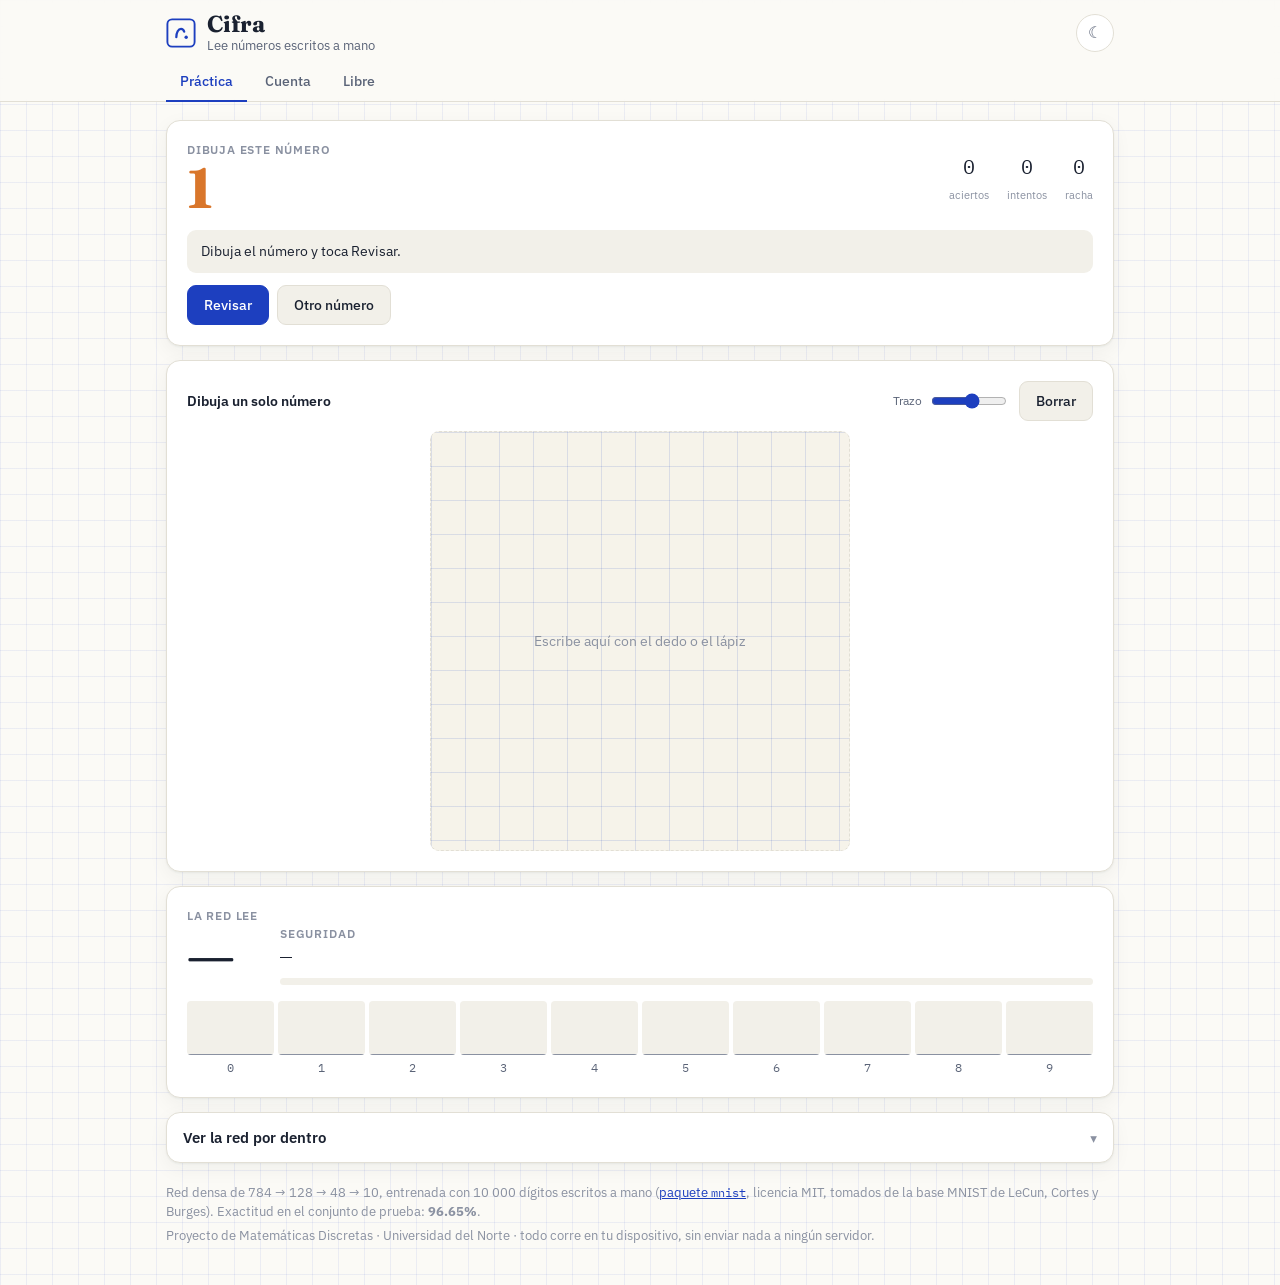
==== docs/index.html @ 7f5058e2 "Cifra: reconocedor de dígitos escritos a mano con red neuronal Proyecto final de Matemáticas Discret" ====
<!doctype html>
<html lang="es">
<head>
<meta charset="utf-8">
<meta name="viewport" content="width=device-width, initial-scale=1, viewport-fit=cover">
<meta name="theme-color" content="#FBFAF6" media="(prefers-color-scheme: light)">
<meta name="theme-color" content="#141821" media="(prefers-color-scheme: dark)">
<meta name="description" content="Reconocedor de dígitos escritos a mano con una red neuronal que corre en el navegador, con un panel para ver la red por dentro. Proyecto de Matemáticas Discretas.">
<title>Cifra · reconocedor de dígitos</title>
<link rel="preconnect" href="https://fonts.googleapis.com">
<link rel="preconnect" href="https://fonts.gstatic.com" crossorigin>
<link rel="stylesheet" href="https://fonts.googleapis.com/css2?family=Fraunces:opsz,wght@9..144,600;9..144,700&family=IBM+Plex+Mono:wght@400;500&family=IBM+Plex+Sans:wght@400;500;600&display=swap">
<link rel="stylesheet" href="estilos.css">
</head>
<body>

<header class="cabecera">
  <div class="cabecera-interior">
    <div class="marca">
      <svg class="marca-icono" viewBox="0 0 32 32" aria-hidden="true">
        <rect x="1.5" y="1.5" width="29" height="29" rx="5" fill="none" stroke="currentColor" stroke-width="2"/>
        <path d="M11 20.5c0-5 2.2-9 5-9 1.8 0 2.9 1.3 3.4 3" fill="none" stroke="currentColor" stroke-width="2.4" stroke-linecap="round"/>
        <circle cx="21.5" cy="20.5" r="1.8" fill="currentColor"/>
      </svg>
      <div>
        <h1>Cifra</h1>
        <p class="marca-sub">Lee números escritos a mano</p>
      </div>
    </div>
    <button id="btn-tema" class="boton-icono" type="button" aria-label="Cambiar entre tema claro y oscuro">
      <span data-tema-claro>☾</span><span data-tema-oscuro>☀</span>
    </button>
  </div>
  <nav class="pestanas" role="tablist" aria-label="Modos">
    <button class="pestana" role="tab" aria-selected="true" aria-controls="vista-practica" id="tab-practica" data-modo="practica">Práctica</button>
    <button class="pestana" role="tab" aria-selected="false" aria-controls="vista-cuenta" id="tab-cuenta" data-modo="cuenta">Cuenta</button>
    <button class="pestana" role="tab" aria-selected="false" aria-controls="vista-libre" id="tab-libre" data-modo="libre">Libre</button>
  </nav>
</header>

<main class="contenido">

  <p id="aviso-carga" class="aviso">Cargando la red…</p>

  <!-- ===== Zona de dibujo, común a los tres modos ===== -->
  <section class="tarjeta lienzo-tarjeta">
    <div class="lienzo-encabezado">
      <p id="consigna" class="consigna">Dibuja un número</p>
      <div class="lienzo-acciones">
        <label class="grosor" for="grosor">
          <span>Trazo</span>
          <input type="range" id="grosor" min="3" max="14" step="1" value="7" aria-label="Grosor del trazo">
        </label>
        <button id="btn-borrar" class="boton boton-suave" type="button">Borrar</button>
      </div>
    </div>
    <div class="lienzo-caja">
      <canvas id="lienzo" aria-label="Zona para dibujar con el dedo, el lápiz o el mouse"></canvas>
      <div id="guias" class="guias" aria-hidden="true"></div>
      <p id="pista-lienzo" class="pista-lienzo">Escribe aquí con el dedo o el lápiz</p>
    </div>
  </section>

  <!-- ===== Lectura de la red ===== -->
  <section class="tarjeta lectura" aria-live="polite">
    <div class="lectura-principal">
      <div class="lectura-numero">
        <span class="etiqueta-campo">La red lee</span>
        <output id="lectura" class="numero-grande">—</output>
      </div>
      <div class="lectura-confianza">
        <span class="etiqueta-campo">Seguridad</span>
        <output id="confianza" class="numero-medio">—</output>
        <div class="barra-confianza"><div id="barra-confianza-relleno"></div></div>
      </div>
    </div>
    <div id="probabilidades" class="probabilidades"></div>
    <p id="nota-lectura" class="nota"></p>
  </section>

  <!-- ===== Modo práctica ===== -->
  <section class="tarjeta vista" id="vista-practica" role="tabpanel" aria-labelledby="tab-practica">
    <div class="practica-cabeza">
      <div>
        <span class="etiqueta-campo">Dibuja este número</span>
        <p id="practica-objetivo" class="numero-objetivo">7</p>
      </div>
      <div class="practica-marcador">
        <div><span id="practica-aciertos">0</span><small>aciertos</small></div>
        <div><span id="practica-intentos">0</span><small>intentos</small></div>
        <div><span id="practica-racha">0</span><small>racha</small></div>
      </div>
    </div>
    <p id="practica-mensaje" class="mensaje">Dibuja el número y toca Revisar.</p>
    <div class="fila-botones">
      <button id="practica-revisar" class="boton boton-principal" type="button">Revisar</button>
      <button id="practica-otro" class="boton boton-suave" type="button">Otro número</button>
    </div>
  </section>

  <!-- ===== Modo cuenta ===== -->
  <section class="tarjeta vista" id="vista-cuenta" role="tabpanel" aria-labelledby="tab-cuenta" hidden>
    <p class="nota">Escribe un precio o una cantidad y agrégalo a la cuenta. Si una cifra quedó mal, tócala en la lista para corregirla.</p>
    <div class="fila-botones">
      <button id="cuenta-agregar" class="boton boton-principal" type="button">Agregar a la cuenta</button>
      <button id="cuenta-vaciar" class="boton boton-suave" type="button">Vaciar</button>
    </div>
    <ul id="cuenta-lista" class="cuenta-lista"></ul>
    <div class="cuenta-total">
      <span>Total</span>
      <output id="cuenta-total">0</output>
    </div>
    <p id="cuenta-riesgo" class="nota"></p>
  </section>

  <!-- ===== Modo libre ===== -->
  <section class="tarjeta vista" id="vista-libre" role="tabpanel" aria-labelledby="tab-libre" hidden>
    <p class="nota">Dibuja lo que quieras y mira cómo lo lee la red. Abre el panel de abajo para ver qué pasa por dentro mientras dibujas.</p>
    <div id="cifras-detectadas" class="cifras-detectadas"></div>
  </section>

  <!-- ===== Panel: la red por dentro ===== -->
  <section class="panel" id="panel">
    <button id="panel-boton" class="panel-boton" type="button" aria-expanded="false" aria-controls="panel-cuerpo">
      <span class="panel-titulo">Ver la red por dentro</span>
      <span class="panel-flecha" aria-hidden="true">▾</span>
    </button>
    <div id="panel-cuerpo" class="panel-cuerpo" hidden>
      <nav class="subpestanas" role="tablist" aria-label="Secciones del panel">
        <button class="subpestana" role="tab" aria-selected="true" data-seccion="capas">Capas</button>
        <button class="subpestana" role="tab" aria-selected="false" data-seccion="neuronas">Neuronas</button>
        <button class="subpestana" role="tab" aria-selected="false" data-seccion="calculo">Cálculo</button>
        <button class="subpestana" role="tab" aria-selected="false" data-seccion="discreta">Discreta</button>
        <button class="subpestana" role="tab" aria-selected="false" data-seccion="entrenar">Entrenar</button>
      </nav>

      <div class="seccion" data-seccion="capas">
        <p class="nota">Cada punto es una neurona. Entre más encendida, más se activa con lo que acabas de dibujar. Toca una neurona para ver qué mira.</p>
        <div class="diagrama-caja">
          <canvas id="diagrama" aria-label="Diagrama de la red con las neuronas encendidas"></canvas>
        </div>
        <div class="leyenda" id="leyenda-capas"></div>
      </div>

      <div class="seccion" data-seccion="neuronas" hidden>
        <p class="nota">Los pesos de cada neurona de la primera capa, vistos como imagen de 28×28. El rojo suma y el azul resta: la neurona se activa cuando el trazo cae sobre el rojo y evita el azul.</p>
        <div class="controles-neuronas">
          <label><input type="checkbox" id="solo-activas" checked> Mostrar solo las más activas</label>
        </div>
        <div id="rejilla-neuronas" class="rejilla-neuronas"></div>
        <div class="comparacion-plantillas">
          <h3>Los pesos no son un retrato del dígito</h3>
          <p class="nota">Es tentador esperar que los pesos se parezcan al número, pero no es así, ni siquiera en un modelo de una sola capa. Abajo están las dos cosas para comparar: la imagen promedio de cada dígito, que sí parece un dígito, y los pesos que aprende una regresión logística sin capas ocultas, que se ven revueltos. La razón es que los pesos no describen cómo es el dígito, sino qué lo distingue de los otros nueve. Con todo, esa regresión acierta <strong id="plantillas-acc">—</strong> y la red de este proyecto <strong id="plantillas-acc-red">—</strong>.</p>
          <div id="plantillas" class="comparacion-filas"></div>
        </div>
      </div>

      <div class="seccion" data-seccion="calculo" hidden>
        <p class="nota">La cuenta que hace la neurona seleccionada con el dibujo actual. Son los números de verdad, no un ejemplo.</p>
        <div id="calculo-contenido" class="calculo"></div>
      </div>

      <div class="seccion" data-seccion="discreta" hidden>
        <div id="discreta-contenido" class="discreta"></div>
      </div>

      <div class="seccion" data-seccion="entrenar" hidden>
        <p class="nota">La red aprendió con dígitos escritos con lápiz por otras personas. Aquí puedes guardar tus propios trazos y reentrenarla para que se acostumbre a tu letra.</p>
        <div class="guardar-muestra">
          <span class="etiqueta-campo">Guardar el dibujo actual como…</span>
          <div id="guardar-botones" class="guardar-botones"></div>
        </div>
        <div class="muestras-resumen">
          <p id="muestras-texto" class="nota">Todavía no has guardado ningún dibujo.</p>
          <div id="muestras-conteo" class="muestras-conteo"></div>
        </div>
        <div class="fila-botones">
          <button id="btn-reentrenar" class="boton boton-principal" type="button" disabled>Reentrenar</button>
          <button id="btn-restaurar" class="boton boton-suave" type="button">Volver a la red original</button>
          <button id="btn-borrar-muestras" class="boton boton-suave" type="button">Borrar mis dibujos</button>
        </div>
        <div class="entrenamiento-estado">
          <canvas id="curva" aria-label="Curva de pérdida del reentrenamiento"></canvas>
          <p id="entrenar-mensaje" class="nota"></p>
        </div>
      </div>
    </div>
  </section>

  <footer class="pie">
    <p>
      Red densa de <span id="pie-arquitectura">—</span>, entrenada con 10&nbsp;000 dígitos escritos a mano
      (<a href="https://github.com/cazala/mnist" target="_blank" rel="noopener">paquete <code>mnist</code></a>, licencia MIT,
      tomados de la base MNIST de LeCun, Cortes y Burges).
      Exactitud en el conjunto de prueba: <strong id="pie-accuracy">—</strong>.
    </p>
    <p>Proyecto de Matemáticas Discretas · Universidad del Norte · todo corre en tu dispositivo, sin enviar nada a ningún servidor.</p>
  </footer>
</main>

<script type="module" src="app.js"></script>
</body>
</html>
---- docs/estilos.css ----
/* estilos.css — Cifra
 * Idea visual: una hoja de cuaderno cuadriculado. El fondo lleva la cuadrícula,
 * el texto es tinta y el acento es el azul de un bolígrafo. El segundo acento,
 * mango, marca lo que el modo de práctica celebra.
 */

:root {
  /* color */
  --papel: #FBFAF6;
  --papel-hundido: #F2F0E9;
  --tarjeta: #FFFFFF;
  --cuadricula: rgba(29, 63, 191, 0.07);
  --cuadricula-fuerte: rgba(29, 63, 191, 0.13);
  --tinta: #1A2130;
  --tinta-suave: #5B6478;
  --tinta-tenue: #8A91A1;
  --borde: #E2DFD5;
  --acento: #1D3FBF;
  --acento-claro: #E8ECFB;
  --mango: #D9762B;
  --mango-claro: #FBEEE1;
  --bien: #1F7A4D;
  --bien-claro: #E4F3EB;
  --mal: #C0392B;
  --calido: #F6F3EA;

  /* tipografía */
  --display: "Fraunces", Georgia, "Times New Roman", serif;
  --texto: "IBM Plex Sans", system-ui, -apple-system, "Segoe UI", sans-serif;
  --mono: "IBM Plex Mono", ui-monospace, "SF Mono", Menlo, monospace;

  /* medidas */
  --radio: 14px;
  --radio-chico: 9px;
  --gutter: max(16px, env(safe-area-inset-left, 0px));
  --gutter-der: max(16px, env(safe-area-inset-right, 0px));
  --sombra: 0 1px 2px rgba(26, 33, 48, .05), 0 6px 20px rgba(26, 33, 48, .05);

  color-scheme: light;
}

@media (prefers-color-scheme: dark) {
  :root:not([data-tema="claro"]) {
    --papel: #141821;
    --papel-hundido: #0F131B;
    --tarjeta: #1B2130;
    --cuadricula: rgba(146, 164, 255, 0.07);
    --cuadricula-fuerte: rgba(146, 164, 255, 0.12);
    --tinta: #E7EAF2;
    --tinta-suave: #A2ABBF;
    --tinta-tenue: #717A8C;
    --borde: #2A3243;
    --acento: #8DA2FF;
    --acento-claro: #222B44;
    --mango: #E89B52;
    --mango-claro: #332616;
    --bien: #5FCB95;
    --bien-claro: #16301F;
    --mal: #F07A6C;
    --calido: #1A202C;
    --sombra: 0 1px 2px rgba(0, 0, 0, .3), 0 6px 20px rgba(0, 0, 0, .25);
    color-scheme: dark;
  }
}

:root[data-tema="oscuro"] {
  --papel: #141821;
  --papel-hundido: #0F131B;
  --tarjeta: #1B2130;
  --cuadricula: rgba(146, 164, 255, 0.07);
  --cuadricula-fuerte: rgba(146, 164, 255, 0.12);
  --tinta: #E7EAF2;
  --tinta-suave: #A2ABBF;
  --tinta-tenue: #717A8C;
  --borde: #2A3243;
  --acento: #8DA2FF;
  --acento-claro: #222B44;
  --mango: #E89B52;
  --mango-claro: #332616;
  --bien: #5FCB95;
  --bien-claro: #16301F;
  --mal: #F07A6C;
  --calido: #1A202C;
  --sombra: 0 1px 2px rgba(0, 0, 0, .3), 0 6px 20px rgba(0, 0, 0, .25);
  color-scheme: dark;
}

* { box-sizing: border-box; }

html, body { margin: 0; padding: 0; }

body {
  background-color: var(--papel);
  background-image:
    linear-gradient(var(--cuadricula) 1px, transparent 1px),
    linear-gradient(90deg, var(--cuadricula) 1px, transparent 1px);
  background-size: 26px 26px;
  color: var(--tinta);
  font-family: var(--texto);
  font-size: 15px;
  line-height: 1.5;
  padding-top: env(safe-area-inset-top, 0px);
  padding-bottom: env(safe-area-inset-bottom, 0px);
  -webkit-text-size-adjust: 100%;
}

h1, h2, h3 { margin: 0; text-wrap: balance; }

a { color: var(--acento); }

/* ---------- cabecera ---------- */
.cabecera {
  position: sticky;
  top: env(safe-area-inset-top, 0px);
  z-index: 20;
  /* Safari antiguo no entiende color-mix: se queda con el color sólido. */
  background: var(--papel);
  background: color-mix(in srgb, var(--papel) 92%, transparent);
  -webkit-backdrop-filter: blur(10px);
  backdrop-filter: blur(10px);
  border-bottom: 1px solid var(--borde);
}

body::before {
  content: "";
  position: fixed;
  inset: 0 0 auto;
  height: env(safe-area-inset-top, 0px);
  background: var(--papel);
  z-index: 21;
}

.cabecera-interior {
  max-width: 980px;
  margin-inline: auto;
  padding-left: var(--gutter);
  padding-right: var(--gutter-der);
  padding-block: 12px 10px;
  display: flex;
  align-items: center;
  justify-content: space-between;
  gap: 12px;
}

.marca { display: flex; align-items: center; gap: 11px; min-width: 0; }
.marca-icono { width: 30px; height: 30px; color: var(--acento); flex-shrink: 0; }
.marca h1 {
  font-family: var(--display);
  font-size: 23px;
  font-weight: 700;
  letter-spacing: -0.01em;
  line-height: 1.1;
}
.marca-sub {
  margin: 1px 0 0;
  font-size: 12.5px;
  color: var(--tinta-suave);
  line-height: 1.25;
}

.boton-icono {
  flex-shrink: 0;
  width: 38px; height: 38px;
  border: 1px solid var(--borde);
  border-radius: 50%;
  background: var(--tarjeta);
  color: var(--tinta-suave);
  font-size: 16px;
  cursor: pointer;
}
.boton-icono:hover { color: var(--acento); border-color: var(--acento); }
[data-tema-oscuro] { display: none; }
:root[data-tema="oscuro"] [data-tema-oscuro],
:root[data-tema="oscuro"] [data-tema-claro] { display: none; }
:root[data-tema="oscuro"] [data-tema-oscuro] { display: inline; }
@media (prefers-color-scheme: dark) {
  :root:not([data-tema="claro"]) [data-tema-claro] { display: none; }
  :root:not([data-tema="claro"]) [data-tema-oscuro] { display: inline; }
}

.pestanas {
  max-width: 980px;
  margin-inline: auto;
  padding-left: var(--gutter);
  padding-right: var(--gutter-der);
  display: flex;
  gap: 4px;
}
.pestana {
  appearance: none;
  border: 0;
  background: none;
  font-family: var(--texto);
  font-size: 14px;
  font-weight: 500;
  color: var(--tinta-suave);
  padding: 8px 14px 10px;
  cursor: pointer;
  border-bottom: 2.5px solid transparent;
  margin-bottom: -1px;
}
.pestana[aria-selected="true"] { color: var(--acento); border-bottom-color: var(--acento); }
.pestana:hover { color: var(--tinta); }

/* ---------- contenido ---------- */
.contenido {
  max-width: 980px;
  margin-inline: auto;
  padding-left: var(--gutter);
  padding-right: var(--gutter-der);
  padding-block: 18px 40px;
  display: flex;
  flex-direction: column;
  gap: 14px;
}

.tarjeta {
  background: var(--tarjeta);
  border: 1px solid var(--borde);
  border-radius: var(--radio);
  padding: 16px;
  box-shadow: var(--sombra);
  min-width: 0;
}

/* En práctica, el número que hay que dibujar va antes del lienzo: primero se
 * lee la consigna y después se dibuja. En los otros modos la lista va después. */
#aviso-carga { order: -3; }
.lienzo-tarjeta { order: 0; }
.lectura { order: 1; }
#vista-cuenta, #vista-libre { order: 2; }
.panel { order: 3; }
.pie { order: 4; }
#vista-practica { order: 2; }
body[data-modo="practica"] #vista-practica { order: -1; }

.aviso {
  margin: 0;
  padding: 10px 14px;
  background: var(--acento-claro);
  border-radius: var(--radio-chico);
  color: var(--acento);
  font-size: 14px;
}
.aviso[hidden] { display: none !important; }
.aviso.error { background: var(--mango-claro); color: var(--mango); }

.etiqueta-campo {
  display: block;
  font-size: 11.5px;
  font-weight: 600;
  letter-spacing: .07em;
  text-transform: uppercase;
  color: var(--tinta-tenue);
}

.nota { margin: 0; font-size: 13px; color: var(--tinta-suave); }
.nota:empty { display: none; }

/* ---------- lienzo ---------- */
.lienzo-tarjeta { padding: 14px; }

.lienzo-encabezado {
  display: flex;
  align-items: center;
  justify-content: space-between;
  gap: 10px;
  flex-wrap: wrap;
  margin-bottom: 10px;
}
.consigna { margin: 0; font-size: 14px; font-weight: 600; }
.lienzo-acciones { display: flex; align-items: center; gap: 10px; }
.grosor { display: flex; align-items: center; gap: 7px; font-size: 12px; color: var(--tinta-suave); }
.grosor input { width: 76px; accent-color: var(--acento); }

.lienzo-caja {
  position: relative;
  width: 100%;
  aspect-ratio: 16 / 9;
  max-width: 100%;
  margin-inline: auto;
  border-radius: var(--radio-chico);
  background: var(--calido);
  background-image:
    linear-gradient(var(--cuadricula-fuerte) 1px, transparent 1px),
    linear-gradient(90deg, var(--cuadricula-fuerte) 1px, transparent 1px);
  background-size: 34px 34px;
  border: 1.5px dashed var(--borde);
  overflow: hidden;
}
#lienzo {
  position: absolute;
  inset: 0;
  width: 100%;
  height: 100%;
  touch-action: none;
  cursor: crosshair;
  display: block;
}
.guias { position: absolute; inset: 0; pointer-events: none; }
.guias .caja-cifra {
  position: absolute;
  border: 1.5px solid var(--acento);
  border-radius: 4px;
  opacity: .5;
}
.guias .caja-cifra span {
  position: absolute;
  top: -9px; left: 4px;
  background: var(--tarjeta);
  padding: 0 4px;
  font-family: var(--mono);
  font-size: 11px;
  color: var(--acento);
  opacity: 1;
}
.pista-lienzo {
  position: absolute;
  inset: 0;
  margin: 0;
  display: grid;
  place-items: center;
  color: var(--tinta-tenue);
  font-size: 14px;
  pointer-events: none;
  transition: opacity .2s;
}
.pista-lienzo[hidden] { display: none; }

/* ---------- botones ---------- */
.boton {
  appearance: none;
  font-family: var(--texto);
  font-size: 14px;
  font-weight: 500;
  padding: 9px 16px;
  border-radius: var(--radio-chico);
  border: 1px solid var(--borde);
  background: var(--tarjeta);
  color: var(--tinta);
  cursor: pointer;
  min-height: 40px;
}
.boton:hover:not(:disabled) { border-color: var(--acento); color: var(--acento); }
.boton:disabled { opacity: .45; cursor: not-allowed; }
.boton-principal {
  background: var(--acento);
  border-color: var(--acento);
  color: #fff;
}
:root[data-tema="oscuro"] .boton-principal { color: #11151D; }
@media (prefers-color-scheme: dark) {
  :root:not([data-tema="claro"]) .boton-principal { color: #11151D; }
}
.boton-principal:hover:not(:disabled) { filter: brightness(1.08); color: #fff; }
:root[data-tema="oscuro"] .boton-principal:hover:not(:disabled) { color: #11151D; }
.boton-suave { background: var(--papel-hundido); }
.fila-botones { display: flex; flex-wrap: wrap; gap: 8px; margin-top: 12px; }

:focus-visible { outline: 2.5px solid var(--acento); outline-offset: 2px; border-radius: 4px; }

/* ---------- lectura ---------- */
.lectura-principal {
  display: flex;
  align-items: flex-end;
  gap: 22px;
  flex-wrap: wrap;
}
.lectura-numero { min-width: 0; }
.numero-grande {
  display: block;
  font-family: var(--display);
  font-size: clamp(40px, 12vw, 58px);
  font-weight: 700;
  line-height: 1.05;
  letter-spacing: -0.02em;
  font-variant-numeric: tabular-nums;
  word-break: break-all;
}
.lectura-confianza { flex: 1; min-width: 150px; }
.numero-medio {
  display: block;
  font-family: var(--mono);
  font-size: 20px;
  font-variant-numeric: tabular-nums;
}
.barra-confianza {
  height: 7px;
  border-radius: 99px;
  background: var(--papel-hundido);
  overflow: hidden;
  margin-top: 6px;
}
#barra-confianza-relleno {
  height: 100%;
  width: 0;
  background: var(--acento);
  border-radius: 99px;
  transition: width .18s ease-out, background-color .18s;
}

.probabilidades {
  display: grid;
  grid-template-columns: repeat(10, 1fr);
  gap: 4px;
  margin-top: 16px;
}
.prob {
  display: flex;
  flex-direction: column;
  align-items: center;
  gap: 4px;
  min-width: 0;
}
.prob-barra {
  width: 100%;
  height: 54px;
  background: var(--papel-hundido);
  border-radius: 4px;
  display: flex;
  align-items: flex-end;
  overflow: hidden;
}
.prob-relleno {
  width: 100%;
  background: var(--tinta-tenue);
  border-radius: 3px;
  transition: height .18s ease-out, background-color .18s;
}
.prob.ganadora .prob-relleno { background: var(--acento); }
.prob-etiqueta {
  font-family: var(--mono);
  font-size: 12px;
  color: var(--tinta-suave);
}
.prob.ganadora .prob-etiqueta { color: var(--acento); font-weight: 500; }

/* ---------- práctica ---------- */
.practica-cabeza {
  display: flex;
  align-items: center;
  justify-content: space-between;
  gap: 16px;
  flex-wrap: wrap;
}
.numero-objetivo {
  margin: 2px 0 0;
  font-family: var(--display);
  font-size: 56px;
  font-weight: 700;
  line-height: 1;
  color: var(--mango);
}
.practica-marcador { display: flex; gap: 18px; }
.practica-marcador div { text-align: center; }
.practica-marcador span {
  display: block;
  font-family: var(--mono);
  font-size: 20px;
  font-variant-numeric: tabular-nums;
}
.practica-marcador small { font-size: 11px; color: var(--tinta-tenue); }

.mensaje {
  margin: 14px 0 0;
  padding: 11px 14px;
  border-radius: var(--radio-chico);
  background: var(--papel-hundido);
  font-size: 14px;
}
.mensaje.bien { background: var(--bien-claro); color: var(--bien); font-weight: 500; }
.mensaje.casi { background: var(--mango-claro); color: var(--mango); }

/* ---------- cuenta ---------- */
.cuenta-lista { list-style: none; margin: 14px 0 0; padding: 0; display: flex; flex-direction: column; gap: 6px; }
.cuenta-lista li {
  display: flex;
  align-items: center;
  flex-wrap: wrap;
  gap: 10px;
  padding: 9px 12px;
  background: var(--papel-hundido);
  border-radius: var(--radio-chico);
}
.corrector {
  flex-basis: 100%;
  display: flex;
  flex-wrap: wrap;
  gap: 4px;
  padding-top: 8px;
  border-top: 1px solid var(--borde);
}
.corrector button {
  width: 36px; height: 36px;
  border: 1px solid var(--borde);
  border-radius: 6px;
  background: var(--tarjeta);
  color: var(--tinta);
  font-family: var(--mono);
  font-size: 15px;
  cursor: pointer;
}
.corrector button:hover { border-color: var(--acento); color: var(--acento); }
.corrector .cancelar { color: var(--tinta-tenue); margin-left: auto; }
.cuenta-lista .cifra.corregida { border-color: var(--bien); color: var(--bien); }
.cuenta-lista .cifras { display: flex; gap: 3px; flex: 1; flex-wrap: wrap; }
.cuenta-lista .cifra {
  font-family: var(--mono);
  font-size: 18px;
  padding: 2px 7px;
  border-radius: 5px;
  border: 1px solid transparent;
  background: var(--tarjeta);
  cursor: pointer;
}
.cuenta-lista .cifra.dudosa { border-color: var(--mango); color: var(--mango); }
.cuenta-lista .cifra:hover { border-color: var(--acento); }
.cuenta-lista .quitar {
  border: 0; background: none; color: var(--tinta-tenue);
  font-size: 17px; cursor: pointer; padding: 2px 6px; line-height: 1;
}
.cuenta-lista .quitar:hover { color: var(--mal); }
.cuenta-total {
  display: flex;
  justify-content: space-between;
  align-items: baseline;
  margin-top: 14px;
  padding-top: 13px;
  border-top: 1.5px solid var(--borde);
  font-size: 14px;
  font-weight: 600;
}
.cuenta-total output {
  font-family: var(--display);
  font-size: 34px;
  font-weight: 700;
  font-variant-numeric: tabular-nums;
}

.cifras-detectadas { display: flex; flex-wrap: wrap; gap: 8px; margin-top: 12px; }
.cifra-detectada {
  display: flex;
  flex-direction: column;
  align-items: center;
  gap: 5px;
  padding: 9px;
  border: 1px solid var(--borde);
  border-radius: var(--radio-chico);
  background: var(--papel-hundido);
}
.cifra-detectada canvas {
  width: 56px; height: 56px;
  image-rendering: pixelated;
  border-radius: 4px;
  background: var(--tarjeta);
}
.cifra-detectada b { font-family: var(--mono); font-size: 17px; }
.cifra-detectada small { font-size: 11px; color: var(--tinta-tenue); }

/* ---------- panel ---------- */
.panel {
  background: var(--tarjeta);
  border: 1px solid var(--borde);
  border-radius: var(--radio);
  box-shadow: var(--sombra);
  overflow: hidden;
}
.panel-boton {
  width: 100%;
  display: flex;
  align-items: center;
  justify-content: space-between;
  gap: 10px;
  padding: 15px 16px;
  background: none;
  border: 0;
  cursor: pointer;
  font-family: var(--texto);
  color: var(--tinta);
  text-align: left;
}
.panel-titulo { font-size: 15px; font-weight: 600; }
.panel-flecha { color: var(--tinta-tenue); transition: transform .2s; }
.panel-boton[aria-expanded="true"] .panel-flecha { transform: rotate(180deg); }
.panel-cuerpo { padding: 0 16px 18px; border-top: 1px solid var(--borde); }
.panel-cuerpo[hidden] { display: none; }

.subpestanas {
  display: flex;
  flex-wrap: wrap;
  gap: 4px;
  padding: 12px 0 10px;
  margin-bottom: 6px;
}
.subpestana {
  flex-shrink: 0;
  border: 1px solid var(--borde);
  background: var(--papel-hundido);
  border-radius: 99px;
  padding: 6px 14px;
  font-family: var(--texto);
  font-size: 13px;
  color: var(--tinta-suave);
  cursor: pointer;
}
.subpestana[aria-selected="true"] {
  background: var(--acento);
  border-color: var(--acento);
  color: #fff;
}
:root[data-tema="oscuro"] .subpestana[aria-selected="true"] { color: #11151D; }
@media (prefers-color-scheme: dark) {
  :root:not([data-tema="claro"]) .subpestana[aria-selected="true"] { color: #11151D; }
}

.seccion { display: flex; flex-direction: column; gap: 12px; }
.seccion[hidden] { display: none; }

.diagrama-caja { width: 100%; overflow-x: auto; }
#diagrama { display: block; width: 100%; height: auto; }

.leyenda { display: flex; flex-wrap: wrap; gap: 8px 16px; font-size: 12px; color: var(--tinta-suave); }
.leyenda b { font-family: var(--mono); font-weight: 500; color: var(--tinta); }

.controles-neuronas { font-size: 13px; color: var(--tinta-suave); }
.controles-neuronas input { accent-color: var(--acento); }

.rejilla-neuronas {
  display: grid;
  grid-template-columns: repeat(auto-fill, minmax(62px, 1fr));
  gap: 7px;
}

.comparacion-plantillas {
  margin-top: 6px;
  padding-top: 14px;
  border-top: 1px solid var(--borde);
  display: flex;
  flex-direction: column;
  gap: 9px;
}
.comparacion-plantillas h3 {
  font-family: var(--display);
  font-size: 15px;
  font-weight: 600;
}
.comparacion-filas { display: flex; flex-direction: column; gap: 12px; }
.comparacion-filas .etiqueta-campo { margin-bottom: 6px; }
.plantillas { display: grid; grid-template-columns: repeat(auto-fill, minmax(58px, 1fr)); gap: 7px; }
.plantilla {
  display: flex;
  flex-direction: column;
  align-items: center;
  gap: 3px;
  border: 1px solid var(--borde);
  border-radius: 7px;
  background: var(--papel-hundido);
  padding: 4px;
}
.plantilla canvas { width: 100%; height: auto; image-rendering: pixelated; border-radius: 3px; }
.plantilla small { font-family: var(--mono); font-size: 11px; color: var(--tinta-suave); }
.neurona {
  border: 1.5px solid var(--borde);
  border-radius: 7px;
  background: var(--papel-hundido);
  padding: 4px;
  cursor: pointer;
  display: flex;
  flex-direction: column;
  align-items: center;
  gap: 3px;
}
.neurona canvas { width: 100%; height: auto; image-rendering: pixelated; border-radius: 3px; }
.neurona small { font-family: var(--mono); font-size: 10.5px; color: var(--tinta-tenue); }
.neurona.activa { border-color: var(--acento); background: var(--acento-claro); }
.neurona.activa small { color: var(--acento); }
.neurona .medidor { width: 100%; height: 3px; border-radius: 99px; background: var(--borde); overflow: hidden; }
.neurona .medidor i { display: block; height: 100%; background: var(--acento); }

/* ---------- cálculo ---------- */
.calculo { display: flex; flex-direction: column; gap: 13px; }
.calculo-cabeza { display: flex; align-items: center; gap: 13px; flex-wrap: wrap; }
.calculo-cabeza canvas {
  width: 70px; height: 70px;
  image-rendering: pixelated;
  border-radius: 6px;
  border: 1px solid var(--borde);
}
.formula {
  font-family: var(--mono);
  font-size: 13px;
  line-height: 1.75;
  background: var(--papel-hundido);
  border-radius: var(--radio-chico);
  padding: 13px;
  overflow-x: auto;
  white-space: pre;
}
.formula .op { color: var(--tinta-tenue); }
.formula .val { color: var(--acento); }
.formula .res { color: var(--mango); font-weight: 500; }

.tabla-terminos { width: 100%; border-collapse: collapse; font-family: var(--mono); font-size: 12.5px; }
.tabla-terminos th, .tabla-terminos td { padding: 5px 9px; text-align: right; border-bottom: 1px solid var(--borde); }
.tabla-terminos th:first-child, .tabla-terminos td:first-child { text-align: left; }
.tabla-terminos th { color: var(--tinta-tenue); font-weight: 500; font-size: 11px; text-transform: uppercase; letter-spacing: .05em; }
.tabla-caja { overflow-x: auto; }

/* ---------- discreta ---------- */
.discreta { display: flex; flex-direction: column; gap: 16px; }
.bloque-discreto h3 {
  font-family: var(--display);
  font-size: 16px;
  font-weight: 600;
  margin-bottom: 5px;
}
.matriz-binaria {
  font-family: var(--mono);
  font-size: clamp(8px, 2.4vw, 11px);
  line-height: 1.1;
  letter-spacing: .1em;
  overflow-x: auto;
  background: var(--papel-hundido);
  padding: 12px;
  border-radius: var(--radio-chico);
  white-space: pre;
  color: var(--tinta-suave);
  text-align: center;
}
.datos-rejilla {
  display: grid;
  grid-template-columns: repeat(auto-fit, minmax(min(100%, 150px), 1fr));
  gap: 9px;
}
.dato {
  background: var(--papel-hundido);
  border-radius: var(--radio-chico);
  padding: 11px 13px;
}
.dato b {
  display: block;
  font-family: var(--mono);
  font-size: 19px;
  font-weight: 500;
  font-variant-numeric: tabular-nums;
  color: var(--acento);
  word-break: break-all;
}
.dato span { font-size: 12px; color: var(--tinta-suave); }

.ranking { display: flex; flex-direction: column; gap: 4px; }
.ranking-fila { display: flex; align-items: center; gap: 9px; font-size: 13px; }
.ranking-fila .d { font-family: var(--mono); width: 1.3em; font-weight: 500; }
.ranking-fila .b { flex: 1; height: 15px; background: var(--papel-hundido); border-radius: 3px; overflow: hidden; }
.ranking-fila .b i { display: block; height: 100%; background: var(--tinta-tenue); }
.ranking-fila.primera .b i { background: var(--acento); }
.ranking-fila .v { font-family: var(--mono); font-size: 12px; color: var(--tinta-suave); min-width: 3.2em; text-align: right; }

/* ---------- entrenar ---------- */
.guardar-botones { display: flex; flex-wrap: wrap; gap: 5px; margin-top: 7px; }
.guardar-botones button {
  width: 40px; height: 40px;
  border: 1px solid var(--borde);
  background: var(--papel-hundido);
  border-radius: 7px;
  font-family: var(--mono);
  font-size: 16px;
  color: var(--tinta);
  cursor: pointer;
}
.guardar-botones button:hover:not(:disabled) { border-color: var(--acento); color: var(--acento); }
.guardar-botones button:disabled { opacity: .4; cursor: not-allowed; }

.muestras-resumen { display: flex; flex-direction: column; gap: 7px; }
.muestras-conteo { display: flex; flex-wrap: wrap; gap: 5px; }
.muestras-conteo span {
  font-family: var(--mono);
  font-size: 12px;
  padding: 3px 8px;
  border-radius: 5px;
  background: var(--papel-hundido);
  color: var(--tinta-suave);
}
.muestras-conteo span.tiene { background: var(--acento-claro); color: var(--acento); }

.entrenamiento-estado { margin-top: 12px; display: flex; flex-direction: column; gap: 8px; }
#curva { width: 100%; height: 110px; display: block; border-radius: var(--radio-chico); background: var(--papel-hundido); }

/* ---------- pie ---------- */
.pie {
  margin-top: 6px;
  font-size: 12.5px;
  color: var(--tinta-tenue);
  display: flex;
  flex-direction: column;
  gap: 5px;
}
.pie p { margin: 0; }
.pie code { font-family: var(--mono); font-size: 11.5px; }

/* ---------- responsive ---------- */
@media (min-width: 720px) {
  body { font-size: 15.5px; }
  .tarjeta { padding: 20px; }
  /* Para una sola cifra basta un cuadrado; para varias, un renglón ancho. */
  body[data-modo="practica"] .lienzo-caja { aspect-ratio: 1 / 1; max-width: 420px; }
  body[data-modo="cuenta"] .lienzo-caja,
  body[data-modo="libre"] .lienzo-caja { aspect-ratio: 21 / 9; }
}

@media (max-width: 430px) {
  .probabilidades { gap: 3px; }
  .prob-barra { height: 44px; }
  .prob-etiqueta { font-size: 11px; }
  .practica-marcador { gap: 13px; }
  .numero-objetivo { font-size: 46px; }
  .lienzo-caja { aspect-ratio: 4 / 3; }
  body[data-modo="practica"] .lienzo-caja { aspect-ratio: 1 / 1; }
  .marca-sub { display: none; }
  .marca h1 { font-size: 21px; }
}

@media (prefers-reduced-motion: reduce) {
  * { animation-duration: .01ms !important; transition-duration: .01ms !important; }
}
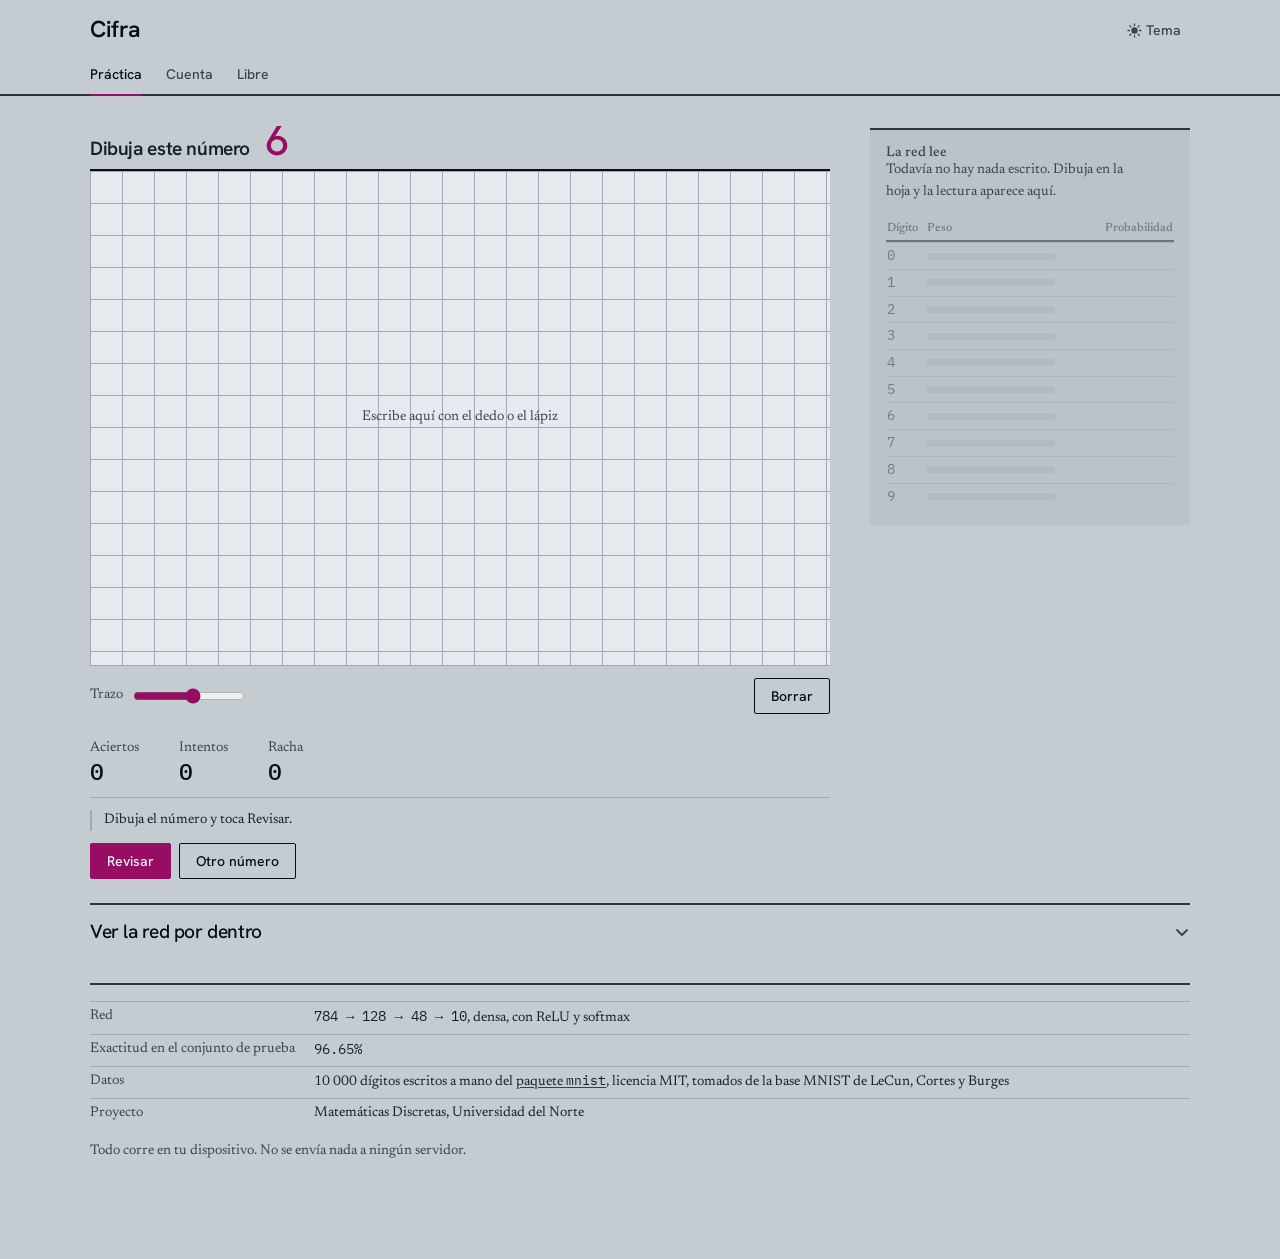
==== commit a7cfcf7a: "Rediseña la pantalla: de tarjetas genéricas a una publicación de cifras La app funcionaba pero se ve" ====
--- a/docs/index.html
+++ b/docs/index.html
@@ -3,154 +3,155 @@
 <head>
 <meta charset="utf-8">
 <meta name="viewport" content="width=device-width, initial-scale=1, viewport-fit=cover">
-<meta name="theme-color" content="#FBFAF6" media="(prefers-color-scheme: light)">
-<meta name="theme-color" content="#141821" media="(prefers-color-scheme: dark)">
-<meta name="description" content="Reconocedor de dígitos escritos a mano con una red neuronal que corre en el navegador, con un panel para ver la red por dentro. Proyecto de Matemáticas Discretas.">
-<title>Cifra · reconocedor de dígitos</title>
-<link rel="preconnect" href="https://fonts.googleapis.com">
-<link rel="preconnect" href="https://fonts.gstatic.com" crossorigin>
-<link rel="stylesheet" href="https://fonts.googleapis.com/css2?family=Fraunces:opsz,wght@9..144,600;9..144,700&family=IBM+Plex+Mono:wght@400;500&family=IBM+Plex+Sans:wght@400;500;600&display=swap">
+<meta name="theme-color" content="#c4cbd2" media="(prefers-color-scheme: light)">
+<meta name="theme-color" content="#091017" media="(prefers-color-scheme: dark)">
+<meta name="description" content="Se escribe un número a mano y una red neuronal lo lee en el navegador, con un panel que muestra las neuronas, el cálculo y la matemática discreta detrás.">
+<title>Cifra</title>
 <link rel="stylesheet" href="estilos.css">
 </head>
 <body>
 
-<header class="cabecera">
-  <div class="cabecera-interior">
-    <div class="marca">
-      <svg class="marca-icono" viewBox="0 0 32 32" aria-hidden="true">
-        <rect x="1.5" y="1.5" width="29" height="29" rx="5" fill="none" stroke="currentColor" stroke-width="2"/>
-        <path d="M11 20.5c0-5 2.2-9 5-9 1.8 0 2.9 1.3 3.4 3" fill="none" stroke="currentColor" stroke-width="2.4" stroke-linecap="round"/>
-        <circle cx="21.5" cy="20.5" r="1.8" fill="currentColor"/>
+<header class="barra">
+  <div class="barra-fila">
+    <span class="marca">
+      <span class="marca-nombre">Cifra</span>
+    </span>
+    <button id="btn-tema" class="control control-sutil" type="button" aria-label="Cambiar entre tema claro y oscuro">
+      <svg class="icono" viewBox="0 0 16 16" aria-hidden="true" focusable="false">
+        <circle class="icono-sol" cx="8" cy="8" r="3.4" fill="currentColor"/>
+        <g class="icono-sol" stroke="currentColor" stroke-width="1.4" stroke-linecap="round">
+          <path d="M8 1v1.6M8 13.4V15M1 8h1.6M13.4 8H15M3 3l1.1 1.1M11.9 11.9 13 13M13 3l-1.1 1.1M4.1 11.9 3 13"/>
+        </g>
+        <path class="icono-luna" d="M13.3 10.2A5.6 5.6 0 0 1 6 2.8a5.8 5.8 0 1 0 7.3 7.4Z" fill="currentColor"/>
       </svg>
-      <div>
-        <h1>Cifra</h1>
-        <p class="marca-sub">Lee números escritos a mano</p>
-      </div>
-    </div>
-    <button id="btn-tema" class="boton-icono" type="button" aria-label="Cambiar entre tema claro y oscuro">
-      <span data-tema-claro>☾</span><span data-tema-oscuro>☀</span>
+      <span class="control-texto">Tema</span>
     </button>
   </div>
-  <nav class="pestanas" role="tablist" aria-label="Modos">
-    <button class="pestana" role="tab" aria-selected="true" aria-controls="vista-practica" id="tab-practica" data-modo="practica">Práctica</button>
-    <button class="pestana" role="tab" aria-selected="false" aria-controls="vista-cuenta" id="tab-cuenta" data-modo="cuenta">Cuenta</button>
-    <button class="pestana" role="tab" aria-selected="false" aria-controls="vista-libre" id="tab-libre" data-modo="libre">Libre</button>
+  <nav class="pestanas" aria-label="Modos">
+    <button class="pestana" role="tab" aria-selected="true" aria-controls="vista-practica" id="tab-practica" data-modo="practica" type="button">Práctica</button>
+    <button class="pestana" role="tab" aria-selected="false" aria-controls="vista-cuenta" id="tab-cuenta" data-modo="cuenta" type="button">Cuenta</button>
+    <button class="pestana" role="tab" aria-selected="false" aria-controls="vista-libre" id="tab-libre" data-modo="libre" type="button">Libre</button>
   </nav>
 </header>
 
-<main class="contenido">
-
-  <p id="aviso-carga" class="aviso">Cargando la red…</p>
-
-  <!-- ===== Zona de dibujo, común a los tres modos ===== -->
-  <section class="tarjeta lienzo-tarjeta">
-    <div class="lienzo-encabezado">
-      <p id="consigna" class="consigna">Dibuja un número</p>
-      <div class="lienzo-acciones">
-        <label class="grosor" for="grosor">
-          <span>Trazo</span>
-          <input type="range" id="grosor" min="3" max="14" step="1" value="7" aria-label="Grosor del trazo">
-        </label>
-        <button id="btn-borrar" class="boton boton-suave" type="button">Borrar</button>
-      </div>
-    </div>
-    <div class="lienzo-caja">
+<main class="taller">
+
+  <p id="aviso-carga" class="aviso" role="status">Cargando la red.</p>
+
+  <!-- ===== Columna izquierda: la hoja ===== -->
+  <section class="hoja" aria-labelledby="consigna">
+    <div class="hoja-cabeza">
+      <h1 id="consigna">Dibuja un número</h1>
+      <p id="practica-objetivo" class="objetivo num">7</p>
+    </div>
+
+    <div class="hoja-campo">
       <canvas id="lienzo" aria-label="Zona para dibujar con el dedo, el lápiz o el mouse"></canvas>
       <div id="guias" class="guias" aria-hidden="true"></div>
-      <p id="pista-lienzo" class="pista-lienzo">Escribe aquí con el dedo o el lápiz</p>
-    </div>
-  </section>
-
-  <!-- ===== Lectura de la red ===== -->
-  <section class="tarjeta lectura" aria-live="polite">
-    <div class="lectura-principal">
-      <div class="lectura-numero">
-        <span class="etiqueta-campo">La red lee</span>
-        <output id="lectura" class="numero-grande">—</output>
-      </div>
-      <div class="lectura-confianza">
-        <span class="etiqueta-campo">Seguridad</span>
-        <output id="confianza" class="numero-medio">—</output>
-        <div class="barra-confianza"><div id="barra-confianza-relleno"></div></div>
-      </div>
-    </div>
-    <div id="probabilidades" class="probabilidades"></div>
+      <p id="pista-lienzo" class="pista">Escribe aquí con el dedo o el lápiz</p>
+    </div>
+
+    <div class="hoja-pie">
+      <label class="trazo" for="grosor">
+        <span>Trazo</span>
+        <input type="range" id="grosor" min="3" max="14" step="1" value="7">
+      </label>
+      <button id="btn-borrar" class="control" type="button">Borrar</button>
+    </div>
+  </section>
+
+  <!-- ===== Columna derecha: el registro de lectura ===== -->
+  <aside class="registro" aria-live="polite" aria-label="Lo que lee la red">
+    <div class="registro-cabeza">
+      <h2 class="registro-titulo">La red lee</h2>
+      <output id="lectura" class="leida num"></output>
+      <p class="registro-vacio">Todavía no hay nada escrito. Dibuja en la hoja y la lectura aparece aquí.</p>
+      <dl class="seguridad">
+        <dt>Seguridad</dt>
+        <dd><output id="confianza" class="num"></output></dd>
+      </dl>
+      <div class="medida" aria-hidden="true"><i id="barra-confianza-relleno"></i></div>
+    </div>
+
+    <table class="ledger" id="probabilidades">
+      <caption class="visually-hidden">Probabilidad que la red da a cada dígito</caption>
+      <thead>
+        <tr><th scope="col">Dígito</th><th scope="col" class="ledger-peso">Peso</th><th scope="col" class="num">Probabilidad</th></tr>
+      </thead>
+      <tbody></tbody>
+    </table>
+
     <p id="nota-lectura" class="nota"></p>
-  </section>
+  </aside>
 
   <!-- ===== Modo práctica ===== -->
-  <section class="tarjeta vista" id="vista-practica" role="tabpanel" aria-labelledby="tab-practica">
-    <div class="practica-cabeza">
-      <div>
-        <span class="etiqueta-campo">Dibuja este número</span>
-        <p id="practica-objetivo" class="numero-objetivo">7</p>
-      </div>
-      <div class="practica-marcador">
-        <div><span id="practica-aciertos">0</span><small>aciertos</small></div>
-        <div><span id="practica-intentos">0</span><small>intentos</small></div>
-        <div><span id="practica-racha">0</span><small>racha</small></div>
-      </div>
+  <section class="vista" id="vista-practica" role="tabpanel" aria-labelledby="tab-practica">
+    <div class="marcador">
+      <dl><dt>Aciertos</dt><dd id="practica-aciertos" class="num">0</dd></dl>
+      <dl><dt>Intentos</dt><dd id="practica-intentos" class="num">0</dd></dl>
+      <dl><dt>Racha</dt><dd id="practica-racha" class="num">0</dd></dl>
     </div>
     <p id="practica-mensaje" class="mensaje">Dibuja el número y toca Revisar.</p>
-    <div class="fila-botones">
-      <button id="practica-revisar" class="boton boton-principal" type="button">Revisar</button>
-      <button id="practica-otro" class="boton boton-suave" type="button">Otro número</button>
+    <div class="botonera">
+      <button id="practica-revisar" class="control control-firme" type="button">Revisar</button>
+      <button id="practica-otro" class="control" type="button">Otro número</button>
     </div>
   </section>
 
   <!-- ===== Modo cuenta ===== -->
-  <section class="tarjeta vista" id="vista-cuenta" role="tabpanel" aria-labelledby="tab-cuenta" hidden>
+  <section class="vista" id="vista-cuenta" role="tabpanel" aria-labelledby="tab-cuenta" hidden>
     <p class="nota">Escribe un precio o una cantidad y agrégalo a la cuenta. Si una cifra quedó mal, tócala en la lista para corregirla.</p>
-    <div class="fila-botones">
-      <button id="cuenta-agregar" class="boton boton-principal" type="button">Agregar a la cuenta</button>
-      <button id="cuenta-vaciar" class="boton boton-suave" type="button">Vaciar</button>
+    <div class="botonera">
+      <button id="cuenta-agregar" class="control control-firme" type="button">Agregar a la cuenta</button>
+      <button id="cuenta-vaciar" class="control" type="button">Vaciar</button>
     </div>
     <ul id="cuenta-lista" class="cuenta-lista"></ul>
-    <div class="cuenta-total">
-      <span>Total</span>
-      <output id="cuenta-total">0</output>
-    </div>
+    <dl class="total">
+      <dt>Total</dt>
+      <dd><output id="cuenta-total" class="num">0</output></dd>
+    </dl>
     <p id="cuenta-riesgo" class="nota"></p>
   </section>
 
   <!-- ===== Modo libre ===== -->
-  <section class="tarjeta vista" id="vista-libre" role="tabpanel" aria-labelledby="tab-libre" hidden>
+  <section class="vista" id="vista-libre" role="tabpanel" aria-labelledby="tab-libre" hidden>
     <p class="nota">Dibuja lo que quieras y mira cómo lo lee la red. Abre el panel de abajo para ver qué pasa por dentro mientras dibujas.</p>
     <div id="cifras-detectadas" class="cifras-detectadas"></div>
   </section>
 
-  <!-- ===== Panel: la red por dentro ===== -->
+  <!-- ===== El panel ===== -->
   <section class="panel" id="panel">
     <button id="panel-boton" class="panel-boton" type="button" aria-expanded="false" aria-controls="panel-cuerpo">
       <span class="panel-titulo">Ver la red por dentro</span>
-      <span class="panel-flecha" aria-hidden="true">▾</span>
+      <svg class="panel-signo" viewBox="0 0 16 16" aria-hidden="true" focusable="false">
+        <path d="M3 6l5 5 5-5" stroke="currentColor" stroke-width="1.8" fill="none" stroke-linecap="round" stroke-linejoin="round"/>
+      </svg>
     </button>
+
     <div id="panel-cuerpo" class="panel-cuerpo" hidden>
-      <nav class="subpestanas" role="tablist" aria-label="Secciones del panel">
-        <button class="subpestana" role="tab" aria-selected="true" data-seccion="capas">Capas</button>
-        <button class="subpestana" role="tab" aria-selected="false" data-seccion="neuronas">Neuronas</button>
-        <button class="subpestana" role="tab" aria-selected="false" data-seccion="calculo">Cálculo</button>
-        <button class="subpestana" role="tab" aria-selected="false" data-seccion="discreta">Discreta</button>
-        <button class="subpestana" role="tab" aria-selected="false" data-seccion="entrenar">Entrenar</button>
+      <nav class="subpestanas" aria-label="Secciones del panel">
+        <button class="subpestana" role="tab" aria-selected="true" data-seccion="capas" type="button">Capas</button>
+        <button class="subpestana" role="tab" aria-selected="false" data-seccion="neuronas" type="button">Neuronas</button>
+        <button class="subpestana" role="tab" aria-selected="false" data-seccion="calculo" type="button">Cálculo</button>
+        <button class="subpestana" role="tab" aria-selected="false" data-seccion="discreta" type="button">Discreta</button>
+        <button class="subpestana" role="tab" aria-selected="false" data-seccion="entrenar" type="button">Entrenar</button>
       </nav>
 
       <div class="seccion" data-seccion="capas">
         <p class="nota">Cada punto es una neurona. Entre más encendida, más se activa con lo que acabas de dibujar. Toca una neurona para ver qué mira.</p>
-        <div class="diagrama-caja">
+        <div class="lamina">
           <canvas id="diagrama" aria-label="Diagrama de la red con las neuronas encendidas"></canvas>
         </div>
-        <div class="leyenda" id="leyenda-capas"></div>
+        <dl id="leyenda-capas" class="ficha"></dl>
       </div>
 
       <div class="seccion" data-seccion="neuronas" hidden>
         <p class="nota">Los pesos de cada neurona de la primera capa, vistos como imagen de 28×28. El rojo suma y el azul resta: la neurona se activa cuando el trazo cae sobre el rojo y evita el azul.</p>
-        <div class="controles-neuronas">
-          <label><input type="checkbox" id="solo-activas" checked> Mostrar solo las más activas</label>
-        </div>
+        <label class="casilla"><input type="checkbox" id="solo-activas" checked> Mostrar solo las más activas</label>
         <div id="rejilla-neuronas" class="rejilla-neuronas"></div>
-        <div class="comparacion-plantillas">
+        <div class="comparacion">
           <h3>Los pesos no son un retrato del dígito</h3>
-          <p class="nota">Es tentador esperar que los pesos se parezcan al número, pero no es así, ni siquiera en un modelo de una sola capa. Abajo están las dos cosas para comparar: la imagen promedio de cada dígito, que sí parece un dígito, y los pesos que aprende una regresión logística sin capas ocultas, que se ven revueltos. La razón es que los pesos no describen cómo es el dígito, sino qué lo distingue de los otros nueve. Con todo, esa regresión acierta <strong id="plantillas-acc">—</strong> y la red de este proyecto <strong id="plantillas-acc-red">—</strong>.</p>
+          <p class="nota">Es tentador esperar que los pesos se parezcan al número, pero no es así, ni siquiera en un modelo de una sola capa. Abajo están las dos cosas para comparar: la imagen promedio de cada dígito, que sí parece un dígito, y los pesos que aprende una regresión logística sin capas ocultas, que se ven revueltos. La razón es que los pesos no describen cómo es el dígito, sino qué lo distingue de los otros nueve. Con todo, esa regresión acierta <strong id="plantillas-acc" class="num"></strong> y la red de este proyecto <strong id="plantillas-acc-red" class="num"></strong>.</p>
           <div id="plantillas" class="comparacion-filas"></div>
         </div>
       </div>
@@ -166,35 +167,37 @@
 
       <div class="seccion" data-seccion="entrenar" hidden>
         <p class="nota">La red aprendió con dígitos escritos con lápiz por otras personas. Aquí puedes guardar tus propios trazos y reentrenarla para que se acostumbre a tu letra.</p>
-        <div class="guardar-muestra">
-          <span class="etiqueta-campo">Guardar el dibujo actual como…</span>
-          <div id="guardar-botones" class="guardar-botones"></div>
-        </div>
-        <div class="muestras-resumen">
-          <p id="muestras-texto" class="nota">Todavía no has guardado ningún dibujo.</p>
-          <div id="muestras-conteo" class="muestras-conteo"></div>
-        </div>
-        <div class="fila-botones">
-          <button id="btn-reentrenar" class="boton boton-principal" type="button" disabled>Reentrenar</button>
-          <button id="btn-restaurar" class="boton boton-suave" type="button">Volver a la red original</button>
-          <button id="btn-borrar-muestras" class="boton boton-suave" type="button">Borrar mis dibujos</button>
-        </div>
-        <div class="entrenamiento-estado">
+        <div class="guardar">
+          <p class="guardar-pregunta" id="guardar-rotulo">Guardar el dibujo actual como</p>
+          <div id="guardar-botones" class="guardar-botones" role="group" aria-labelledby="guardar-rotulo"></div>
+        </div>
+        <p id="muestras-texto" class="nota">Todavía no has guardado ningún dibujo.</p>
+        <div id="muestras-conteo" class="muestras-conteo"></div>
+        <div class="botonera">
+          <button id="btn-reentrenar" class="control control-firme" type="button" disabled>Reentrenar</button>
+          <button id="btn-restaurar" class="control" type="button">Volver a la red original</button>
+          <button id="btn-borrar-muestras" class="control" type="button">Borrar mis dibujos</button>
+        </div>
+        <div class="lamina lamina-curva">
           <canvas id="curva" aria-label="Curva de pérdida del reentrenamiento"></canvas>
-          <p id="entrenar-mensaje" class="nota"></p>
-        </div>
+        </div>
+        <p id="entrenar-mensaje" class="nota"></p>
       </div>
     </div>
   </section>
 
   <footer class="pie">
-    <p>
-      Red densa de <span id="pie-arquitectura">—</span>, entrenada con 10&nbsp;000 dígitos escritos a mano
-      (<a href="https://github.com/cazala/mnist" target="_blank" rel="noopener">paquete <code>mnist</code></a>, licencia MIT,
-      tomados de la base MNIST de LeCun, Cortes y Burges).
-      Exactitud en el conjunto de prueba: <strong id="pie-accuracy">—</strong>.
-    </p>
-    <p>Proyecto de Matemáticas Discretas · Universidad del Norte · todo corre en tu dispositivo, sin enviar nada a ningún servidor.</p>
+    <dl class="pie-ficha">
+      <dt>Red</dt>
+      <dd><span id="pie-arquitectura" class="num"></span>, densa, con ReLU y softmax</dd>
+      <dt>Exactitud en el conjunto de prueba</dt>
+      <dd><span id="pie-accuracy" class="num"></span></dd>
+      <dt>Datos</dt>
+      <dd>10 000 dígitos escritos a mano del <a href="https://github.com/cazala/mnist" target="_blank" rel="noopener">paquete <code>mnist</code></a>, licencia MIT, tomados de la base MNIST de LeCun, Cortes y Burges</dd>
+      <dt>Proyecto</dt>
+      <dd>Matemáticas Discretas, Universidad del Norte</dd>
+    </dl>
+    <p class="pie-nota">Todo corre en tu dispositivo. No se envía nada a ningún servidor.</p>
   </footer>
 </main>
 
--- a/docs/estilos.css
+++ b/docs/estilos.css
@@ -1,825 +1,742 @@
-/* estilos.css — Cifra
- * Idea visual: una hoja de cuaderno cuadriculado. El fondo lleva la cuadrícula,
- * el texto es tinta y el acento es el azul de un bolígrafo. El segundo acento,
- * mango, marca lo que el modo de práctica celebra.
- */
+/* Hallmark · shape: app screen · genre: editorial · theme: Almanac (deal 2/3, seed herramienta-donde-escribe-numero-1903·3b3cb8bc·2026-11-10·r0) · redesign: full
+ * nav: a top bar, the wordmark over a tab strip, the theme control at the end (the project's own shell, kept) · signature: the reading ledger, ten digits with their probability in mono, the winning row in magenta · states: empty, drawing, read, failed to load
+ * axes: mid/grotesk-sans/chromatic-magenta · posture: restrained · contrast: pass · v2.0.0 */
+/* Hallmark · reworded the h1: the product name "Cifra" moved to the wordmark and the h1 now names the task ("Dibuja este número") · on an app screen the heading is the work, not the brand */
+/* Hallmark · dismissed 41 · .cifra-detectada canvas holds a drawn digit and no text */
+/* Hallmark · pre-emit critique: P4 H5 E4 S5 R4 V4 · weakest: E, five panel sections and three modes is a lot of surface, so the page climbs two rungs only (the sheet and the well) and every other seam is a hairline */
+/* Hallmark · answered F7 · two surfaces by role: the sheet carries what is written on, the well carries what is read back */
+
+@import url("./tokens.css");
+@import url("./base.css");
+
+/* ---------- tipografías propias, para que la página funcione sin internet ---------- */
+
+@font-face {
+  font-family: "Hanken Grotesk";
+  font-style: normal;
+  font-weight: 100 900;
+  font-display: swap;
+  src: url("tipografias/hanken-grotesk-latin.woff2") format("woff2");
+  unicode-range: U+0000-00FF, U+0131, U+0152-0153, U+02BB-02BC, U+02C6, U+02DA, U+02DC, U+0304, U+0308, U+0329, U+2000-206F, U+20AC, U+2122, U+2191-2193, U+2212, U+2215, U+FEFF, U+FFFD;
+}
+@font-face {
+  font-family: "Hanken Grotesk";
+  font-style: normal;
+  font-weight: 100 900;
+  font-display: swap;
+  src: url("tipografias/hanken-grotesk-latin-ext.woff2") format("woff2");
+  unicode-range: U+0100-02BA, U+02BD-02C5, U+02C7-02CC, U+02CE-02D7, U+02DD-02FF, U+1E00-1E9F, U+1EF2-1EFF, U+2020, U+20A0-20AB, U+2113, U+2C60-2C7F, U+A720-A7FF;
+}
+@font-face {
+  font-family: "Newsreader";
+  font-style: normal;
+  font-weight: 200 800;
+  font-display: swap;
+  src: url("tipografias/newsreader-latin.woff2") format("woff2");
+  unicode-range: U+0000-00FF, U+0131, U+0152-0153, U+02BB-02BC, U+02C6, U+02DA, U+02DC, U+0304, U+0308, U+0329, U+2000-206F, U+20AC, U+2122, U+2191-2193, U+2212, U+2215, U+FEFF, U+FFFD;
+}
+@font-face {
+  font-family: "Newsreader";
+  font-style: normal;
+  font-weight: 200 800;
+  font-display: swap;
+  src: url("tipografias/newsreader-latin-ext.woff2") format("woff2");
+  unicode-range: U+0100-02BA, U+02BD-02C5, U+02C7-02CC, U+02CE-02D7, U+02DD-02FF, U+1E00-1E9F, U+1EF2-1EFF, U+2020, U+20A0-20AB, U+2113, U+2C60-2C7F, U+A720-A7FF;
+}
+@font-face {
+  font-family: "Newsreader";
+  font-style: italic;
+  font-weight: 200 800;
+  font-display: swap;
+  src: url("tipografias/newsreader-latin-italic.woff2") format("woff2");
+  unicode-range: U+0000-00FF, U+0131, U+0152-0153, U+02BB-02BC, U+02C6, U+02DA, U+02DC, U+2000-206F, U+20AC, U+2122, U+2212, U+FEFF, U+FFFD;
+}
+@font-face {
+  font-family: "IBM Plex Mono";
+  font-style: normal;
+  font-weight: 400;
+  font-display: swap;
+  src: url("tipografias/plex-mono-400-latin.woff2") format("woff2");
+  unicode-range: U+0000-00FF, U+0131, U+0152-0153, U+02BB-02BC, U+02C6, U+02DA, U+02DC, U+2000-206F, U+20AC, U+2122, U+2191-2193, U+2212, U+2215, U+FEFF, U+FFFD;
+}
+@font-face {
+  font-family: "IBM Plex Mono";
+  font-style: normal;
+  font-weight: 400;
+  font-display: swap;
+  src: url("tipografias/plex-mono-400-latin-ext.woff2") format("woff2");
+  unicode-range: U+0100-02BA, U+02BD-02C5, U+02C7-02CC, U+02CE-02D7, U+02DD-02FF, U+1E00-1E9F, U+1EF2-1EFF, U+2020, U+20A0-20AB, U+2113, U+2C60-2C7F, U+A720-A7FF;
+}
+@font-face {
+  font-family: "IBM Plex Mono";
+  font-style: normal;
+  font-weight: 500;
+  font-display: swap;
+  src: url("tipografias/plex-mono-500-latin.woff2") format("woff2");
+  unicode-range: U+0000-00FF, U+0131, U+0152-0153, U+02BB-02BC, U+02C6, U+02DA, U+02DC, U+2000-206F, U+20AC, U+2122, U+2191-2193, U+2212, U+2215, U+FEFF, U+FFFD;
+}
+@font-face {
+  font-family: "IBM Plex Mono";
+  font-style: normal;
+  font-weight: 500;
+  font-display: swap;
+  src: url("tipografias/plex-mono-500-latin-ext.woff2") format("woff2");
+  unicode-range: U+0100-02BA, U+02BD-02C5, U+02C7-02CC, U+02CE-02D7, U+02DD-02FF, U+1E00-1E9F, U+1EF2-1EFF, U+2020, U+20A0-20AB, U+2113, U+2C60-2C7F, U+A720-A7FF;
+}
+
+/* ---------- lo que esta pantalla añade a los tokens ---------- */
 
 :root {
-  /* color */
-  --papel: #FBFAF6;
-  --papel-hundido: #F2F0E9;
-  --tarjeta: #FFFFFF;
-  --cuadricula: rgba(29, 63, 191, 0.07);
-  --cuadricula-fuerte: rgba(29, 63, 191, 0.13);
-  --tinta: #1A2130;
-  --tinta-suave: #5B6478;
-  --tinta-tenue: #8A91A1;
-  --borde: #E2DFD5;
-  --acento: #1D3FBF;
-  --acento-claro: #E8ECFB;
-  --mango: #D9762B;
-  --mango-claro: #FBEEE1;
-  --bien: #1F7A4D;
-  --bien-claro: #E4F3EB;
-  --mal: #C0392B;
-  --calido: #F6F3EA;
-
-  /* tipografía */
-  --display: "Fraunces", Georgia, "Times New Roman", serif;
-  --texto: "IBM Plex Sans", system-ui, -apple-system, "Segoe UI", sans-serif;
-  --mono: "IBM Plex Mono", ui-monospace, "SF Mono", Menlo, monospace;
-
-  /* medidas */
-  --radio: 14px;
-  --radio-chico: 9px;
-  --gutter: max(16px, env(safe-area-inset-left, 0px));
-  --gutter-der: max(16px, env(safe-area-inset-right, 0px));
-  --sombra: 0 1px 2px rgba(26, 33, 48, .05), 0 6px 20px rgba(26, 33, 48, .05);
-
-  color-scheme: light;
-}
-
-@media (prefers-color-scheme: dark) {
-  :root:not([data-tema="claro"]) {
-    --papel: #141821;
-    --papel-hundido: #0F131B;
-    --tarjeta: #1B2130;
-    --cuadricula: rgba(146, 164, 255, 0.07);
-    --cuadricula-fuerte: rgba(146, 164, 255, 0.12);
-    --tinta: #E7EAF2;
-    --tinta-suave: #A2ABBF;
-    --tinta-tenue: #717A8C;
-    --borde: #2A3243;
-    --acento: #8DA2FF;
-    --acento-claro: #222B44;
-    --mango: #E89B52;
-    --mango-claro: #332616;
-    --bien: #5FCB95;
-    --bien-claro: #16301F;
-    --mal: #F07A6C;
-    --calido: #1A202C;
-    --sombra: 0 1px 2px rgba(0, 0, 0, .3), 0 6px 20px rgba(0, 0, 0, .25);
-    color-scheme: dark;
-  }
-}
-
-:root[data-tema="oscuro"] {
-  --papel: #141821;
-  --papel-hundido: #0F131B;
-  --tarjeta: #1B2130;
-  --cuadricula: rgba(146, 164, 255, 0.07);
-  --cuadricula-fuerte: rgba(146, 164, 255, 0.12);
-  --tinta: #E7EAF2;
-  --tinta-suave: #A2ABBF;
-  --tinta-tenue: #717A8C;
-  --borde: #2A3243;
-  --acento: #8DA2FF;
-  --acento-claro: #222B44;
-  --mango: #E89B52;
-  --mango-claro: #332616;
-  --bien: #5FCB95;
-  --bien-claro: #16301F;
-  --mal: #F07A6C;
-  --calido: #1A202C;
-  --sombra: 0 1px 2px rgba(0, 0, 0, .3), 0 6px 20px rgba(0, 0, 0, .25);
-  color-scheme: dark;
-}
-
-* { box-sizing: border-box; }
-
-html, body { margin: 0; padding: 0; }
-
-body {
-  background-color: var(--papel);
-  background-image:
-    linear-gradient(var(--cuadricula) 1px, transparent 1px),
-    linear-gradient(90deg, var(--cuadricula) 1px, transparent 1px);
-  background-size: 26px 26px;
-  color: var(--tinta);
-  font-family: var(--texto);
-  font-size: 15px;
-  line-height: 1.5;
+  --container: 1180px;
+  --gutter: 40px;
+  --alto-barra: 104px;
+  --alto-control: 36px;
+  --text-lectura: 3rem;
+  --text-objetivo: 2.6rem;
+  --peso-figura: 500;
+  font-synthesis: none;
+}
+
+@media (max-width: 64rem) { :root { --alto-barra: 96px; --text-lectura: 2.6rem; --text-objetivo: 2.2rem; } }
+@media (max-width: 40rem) { :root { --gutter: 16px; --text-lectura: 2.4rem; } }
+
+body { color: var(--color-ink-2); font-size: var(--text-md); }
+
+.num, .figure, td.num, output.num { font-family: var(--font-outlier); font-variant-numeric: tabular-nums; font-weight: 400; }
+
+/* ---------- la barra ---------- */
+
+.barra {
+  position: sticky;
+  top: 0;
+  z-index: var(--z-sticky-nav);
+  background: var(--color-paper);
+  border-bottom: var(--rule-bar) solid var(--color-rule-2);
   padding-top: env(safe-area-inset-top, 0px);
-  padding-bottom: env(safe-area-inset-bottom, 0px);
-  -webkit-text-size-adjust: 100%;
-}
-
-h1, h2, h3 { margin: 0; text-wrap: balance; }
-
-a { color: var(--acento); }
-
-/* ---------- cabecera ---------- */
-.cabecera {
-  position: sticky;
-  top: env(safe-area-inset-top, 0px);
-  z-index: 20;
-  /* Safari antiguo no entiende color-mix: se queda con el color sólido. */
-  background: var(--papel);
-  background: color-mix(in srgb, var(--papel) 92%, transparent);
-  -webkit-backdrop-filter: blur(10px);
-  backdrop-filter: blur(10px);
-  border-bottom: 1px solid var(--borde);
-}
-
-body::before {
-  content: "";
-  position: fixed;
-  inset: 0 0 auto;
-  height: env(safe-area-inset-top, 0px);
-  background: var(--papel);
-  z-index: 21;
-}
-
-.cabecera-interior {
-  max-width: 980px;
+}
+
+.barra-fila {
+  max-width: var(--container);
   margin-inline: auto;
-  padding-left: var(--gutter);
-  padding-right: var(--gutter-der);
-  padding-block: 12px 10px;
+  padding-inline: max(var(--gutter), env(safe-area-inset-left, 0px)) max(var(--gutter), env(safe-area-inset-right, 0px));
+  padding-block: var(--space-sm) var(--space-xs);
   display: flex;
   align-items: center;
   justify-content: space-between;
-  gap: 12px;
-}
-
-.marca { display: flex; align-items: center; gap: 11px; min-width: 0; }
-.marca-icono { width: 30px; height: 30px; color: var(--acento); flex-shrink: 0; }
-.marca h1 {
-  font-family: var(--display);
-  font-size: 23px;
-  font-weight: 700;
-  letter-spacing: -0.01em;
-  line-height: 1.1;
-}
-.marca-sub {
-  margin: 1px 0 0;
-  font-size: 12.5px;
-  color: var(--tinta-suave);
-  line-height: 1.25;
-}
-
-.boton-icono {
-  flex-shrink: 0;
-  width: 38px; height: 38px;
-  border: 1px solid var(--borde);
-  border-radius: 50%;
-  background: var(--tarjeta);
-  color: var(--tinta-suave);
-  font-size: 16px;
-  cursor: pointer;
-}
-.boton-icono:hover { color: var(--acento); border-color: var(--acento); }
-[data-tema-oscuro] { display: none; }
-:root[data-tema="oscuro"] [data-tema-oscuro],
-:root[data-tema="oscuro"] [data-tema-claro] { display: none; }
-:root[data-tema="oscuro"] [data-tema-oscuro] { display: inline; }
-@media (prefers-color-scheme: dark) {
-  :root:not([data-tema="claro"]) [data-tema-claro] { display: none; }
-  :root:not([data-tema="claro"]) [data-tema-oscuro] { display: inline; }
+  gap: var(--space-md);
+}
+
+.marca { display: flex; align-items: baseline; gap: var(--space-xs); min-width: 0; }
+.marca-nombre {
+  font-family: var(--font-display);
+  font-weight: var(--display-weight);
+  font-size: var(--text-xl);
+  letter-spacing: var(--tracking-display);
+  color: var(--color-ink);
 }
 
 .pestanas {
-  max-width: 980px;
+  max-width: var(--container);
   margin-inline: auto;
-  padding-left: var(--gutter);
-  padding-right: var(--gutter-der);
+  padding-inline: max(var(--gutter), env(safe-area-inset-left, 0px)) max(var(--gutter), env(safe-area-inset-right, 0px));
   display: flex;
-  gap: 4px;
-}
+  gap: var(--space-lg);
+}
+
 .pestana {
   appearance: none;
+  background: none;
   border: 0;
-  background: none;
-  font-family: var(--texto);
-  font-size: 14px;
+  border-bottom: var(--rule-bar) solid transparent;
+  margin-bottom: calc(var(--rule-bar) * -1);
+  padding: var(--space-xs) 0 var(--space-xs);
+  font-family: var(--font-display);
   font-weight: 500;
-  color: var(--tinta-suave);
-  padding: 8px 14px 10px;
-  cursor: pointer;
-  border-bottom: 2.5px solid transparent;
-  margin-bottom: -1px;
-}
-.pestana[aria-selected="true"] { color: var(--acento); border-bottom-color: var(--acento); }
-.pestana:hover { color: var(--tinta); }
-
-/* ---------- contenido ---------- */
-.contenido {
-  max-width: 980px;
+  font-size: var(--text-sm);
+  color: var(--color-muted);
+  cursor: pointer;
+  transition: color var(--dur-micro) var(--ease-out);
+}
+.pestana:hover { color: var(--color-ink); }
+.pestana:active { color: var(--color-accent); }
+.pestana[aria-selected="true"] { color: var(--color-ink); border-bottom-color: var(--color-accent); }
+
+/* ---------- la rejilla del taller ---------- */
+
+.taller {
+  max-width: var(--container);
   margin-inline: auto;
-  padding-left: var(--gutter);
-  padding-right: var(--gutter-der);
-  padding-block: 18px 40px;
+  padding-inline: max(var(--gutter), env(safe-area-inset-left, 0px)) max(var(--gutter), env(safe-area-inset-right, 0px));
+  padding-block: var(--space-lg) var(--space-3xl);
+  padding-bottom: calc(var(--space-3xl) + env(safe-area-inset-bottom, 0px));
+  display: grid;
+  grid-template-columns: minmax(0, 1fr);
+  gap: var(--space-lg) var(--space-xl);
+  align-items: start;
+}
+
+@media (min-width: 64rem) {
+  .taller { grid-template-columns: minmax(0, 1fr) 20rem; }
+  .hoja { grid-column: 1; }
+  .registro {
+    grid-column: 2;
+    grid-row: span 2;
+    position: sticky;
+    top: calc(var(--alto-barra) + var(--space-lg));
+  }
+  .vista { grid-column: 1; }
+  #aviso-carga, .panel, .pie { grid-column: 1 / -1; }
+}
+
+/* ---------- el aviso de carga ---------- */
+
+.aviso {
+  border-left: var(--rule-bar) solid var(--color-accent);
+  padding: var(--space-sm) var(--space-md);
+  background: var(--color-paper-2);
+  font-size: var(--text-sm);
+  color: var(--color-ink);
+  max-width: 60ch;
+}
+.aviso.error { border-left-color: var(--color-error); }
+
+/* ---------- la hoja ---------- */
+
+.hoja { display: flex; flex-direction: column; min-width: 0; }
+
+.hoja-cabeza {
   display: flex;
-  flex-direction: column;
-  gap: 14px;
-}
-
-.tarjeta {
-  background: var(--tarjeta);
-  border: 1px solid var(--borde);
-  border-radius: var(--radio);
-  padding: 16px;
-  box-shadow: var(--sombra);
-  min-width: 0;
-}
-
-/* En práctica, el número que hay que dibujar va antes del lienzo: primero se
- * lee la consigna y después se dibuja. En los otros modos la lista va después. */
-#aviso-carga { order: -3; }
-.lienzo-tarjeta { order: 0; }
-.lectura { order: 1; }
-#vista-cuenta, #vista-libre { order: 2; }
-.panel { order: 3; }
-.pie { order: 4; }
-#vista-practica { order: 2; }
-body[data-modo="practica"] #vista-practica { order: -1; }
-
-.aviso {
-  margin: 0;
-  padding: 10px 14px;
-  background: var(--acento-claro);
-  border-radius: var(--radio-chico);
-  color: var(--acento);
-  font-size: 14px;
-}
-.aviso[hidden] { display: none !important; }
-.aviso.error { background: var(--mango-claro); color: var(--mango); }
-
-.etiqueta-campo {
-  display: block;
-  font-size: 11.5px;
-  font-weight: 600;
-  letter-spacing: .07em;
-  text-transform: uppercase;
-  color: var(--tinta-tenue);
-}
-
-.nota { margin: 0; font-size: 13px; color: var(--tinta-suave); }
-.nota:empty { display: none; }
-
-/* ---------- lienzo ---------- */
-.lienzo-tarjeta { padding: 14px; }
-
-.lienzo-encabezado {
-  display: flex;
-  align-items: center;
-  justify-content: space-between;
-  gap: 10px;
-  flex-wrap: wrap;
-  margin-bottom: 10px;
-}
-.consigna { margin: 0; font-size: 14px; font-weight: 600; }
-.lienzo-acciones { display: flex; align-items: center; gap: 10px; }
-.grosor { display: flex; align-items: center; gap: 7px; font-size: 12px; color: var(--tinta-suave); }
-.grosor input { width: 76px; accent-color: var(--acento); }
-
-.lienzo-caja {
+  align-items: baseline;
+  gap: var(--space-md);
+  padding-bottom: var(--space-xs);
+  border-bottom: var(--rule-bar) solid var(--color-ink);
+}
+#consigna { font-size: var(--text-section); max-width: none; }
+
+.objetivo {
+  font-family: var(--font-display);
+  font-variant-numeric: tabular-nums;
+  font-size: var(--text-objetivo);
+  font-weight: var(--peso-figura);
+  line-height: 1;
+  letter-spacing: -0.04em;
+  color: var(--color-accent);
+}
+body:not([data-modo="practica"]) .objetivo { display: none; }
+
+.hoja-campo {
   position: relative;
+  background: var(--color-sheet);
+  background-image:
+    linear-gradient(var(--color-rule) var(--rule-hair), transparent var(--rule-hair)),
+    linear-gradient(90deg, var(--color-rule) var(--rule-hair), transparent var(--rule-hair));
+  background-size: 32px 32px;
+  aspect-ratio: 3 / 2;
   width: 100%;
-  aspect-ratio: 16 / 9;
-  max-width: 100%;
-  margin-inline: auto;
-  border-radius: var(--radio-chico);
-  background: var(--calido);
-  background-image:
-    linear-gradient(var(--cuadricula-fuerte) 1px, transparent 1px),
-    linear-gradient(90deg, var(--cuadricula-fuerte) 1px, transparent 1px);
-  background-size: 34px 34px;
-  border: 1.5px dashed var(--borde);
-  overflow: hidden;
-}
+  touch-action: none;
+}
+@media (max-width: 40rem) {
+  .hoja-campo { aspect-ratio: 4 / 3; }
+  body[data-modo="practica"] .hoja-campo { aspect-ratio: 1 / 1; }
+}
+
 #lienzo {
   position: absolute;
   inset: 0;
   width: 100%;
   height: 100%;
+  display: block;
   touch-action: none;
   cursor: crosshair;
-  display: block;
-}
+}
+
 .guias { position: absolute; inset: 0; pointer-events: none; }
-.guias .caja-cifra {
+.caja-cifra { position: absolute; outline: var(--rule-hair) solid var(--color-accent); }
+.caja-cifra span {
   position: absolute;
-  border: 1.5px solid var(--acento);
-  border-radius: 4px;
-  opacity: .5;
-}
-.guias .caja-cifra span {
-  position: absolute;
-  top: -9px; left: 4px;
-  background: var(--tarjeta);
-  padding: 0 4px;
-  font-family: var(--mono);
-  font-size: 11px;
-  color: var(--acento);
-  opacity: 1;
-}
-.pista-lienzo {
+  top: 0;
+  left: 0;
+  transform: translateY(-100%);
+  background: var(--color-accent);
+  color: var(--color-accent-ink);
+  padding-inline: var(--space-2xs);
+  font-family: var(--font-outlier);
+  font-size: var(--text-xs);
+  line-height: 1.4;
+}
+
+.pista {
   position: absolute;
   inset: 0;
   margin: 0;
   display: grid;
   place-items: center;
-  color: var(--tinta-tenue);
-  font-size: 14px;
+  padding-inline: var(--space-md);
+  text-align: center;
+  color: var(--color-muted);
+  font-size: var(--text-sm);
   pointer-events: none;
-  transition: opacity .2s;
-}
-.pista-lienzo[hidden] { display: none; }
-
-/* ---------- botones ---------- */
-.boton {
-  appearance: none;
-  font-family: var(--texto);
-  font-size: 14px;
-  font-weight: 500;
-  padding: 9px 16px;
-  border-radius: var(--radio-chico);
-  border: 1px solid var(--borde);
-  background: var(--tarjeta);
-  color: var(--tinta);
-  cursor: pointer;
-  min-height: 40px;
-}
-.boton:hover:not(:disabled) { border-color: var(--acento); color: var(--acento); }
-.boton:disabled { opacity: .45; cursor: not-allowed; }
-.boton-principal {
-  background: var(--acento);
-  border-color: var(--acento);
-  color: #fff;
-}
-:root[data-tema="oscuro"] .boton-principal { color: #11151D; }
-@media (prefers-color-scheme: dark) {
-  :root:not([data-tema="claro"]) .boton-principal { color: #11151D; }
-}
-.boton-principal:hover:not(:disabled) { filter: brightness(1.08); color: #fff; }
-:root[data-tema="oscuro"] .boton-principal:hover:not(:disabled) { color: #11151D; }
-.boton-suave { background: var(--papel-hundido); }
-.fila-botones { display: flex; flex-wrap: wrap; gap: 8px; margin-top: 12px; }
-
-:focus-visible { outline: 2.5px solid var(--acento); outline-offset: 2px; border-radius: 4px; }
-
-/* ---------- lectura ---------- */
-.lectura-principal {
-  display: flex;
-  align-items: flex-end;
-  gap: 22px;
-  flex-wrap: wrap;
-}
-.lectura-numero { min-width: 0; }
-.numero-grande {
-  display: block;
-  font-family: var(--display);
-  font-size: clamp(40px, 12vw, 58px);
-  font-weight: 700;
-  line-height: 1.05;
-  letter-spacing: -0.02em;
-  font-variant-numeric: tabular-nums;
-  word-break: break-all;
-}
-.lectura-confianza { flex: 1; min-width: 150px; }
-.numero-medio {
-  display: block;
-  font-family: var(--mono);
-  font-size: 20px;
-  font-variant-numeric: tabular-nums;
-}
-.barra-confianza {
-  height: 7px;
-  border-radius: 99px;
-  background: var(--papel-hundido);
-  overflow: hidden;
-  margin-top: 6px;
-}
-#barra-confianza-relleno {
-  height: 100%;
-  width: 0;
-  background: var(--acento);
-  border-radius: 99px;
-  transition: width .18s ease-out, background-color .18s;
-}
-
-.probabilidades {
-  display: grid;
-  grid-template-columns: repeat(10, 1fr);
-  gap: 4px;
-  margin-top: 16px;
-}
-.prob {
-  display: flex;
-  flex-direction: column;
-  align-items: center;
-  gap: 4px;
-  min-width: 0;
-}
-.prob-barra {
-  width: 100%;
-  height: 54px;
-  background: var(--papel-hundido);
-  border-radius: 4px;
-  display: flex;
-  align-items: flex-end;
-  overflow: hidden;
-}
-.prob-relleno {
-  width: 100%;
-  background: var(--tinta-tenue);
-  border-radius: 3px;
-  transition: height .18s ease-out, background-color .18s;
-}
-.prob.ganadora .prob-relleno { background: var(--acento); }
-.prob-etiqueta {
-  font-family: var(--mono);
-  font-size: 12px;
-  color: var(--tinta-suave);
-}
-.prob.ganadora .prob-etiqueta { color: var(--acento); font-weight: 500; }
-
-/* ---------- práctica ---------- */
-.practica-cabeza {
+}
+
+.hoja-pie {
   display: flex;
   align-items: center;
   justify-content: space-between;
-  gap: 16px;
+  gap: var(--space-md);
   flex-wrap: wrap;
-}
-.numero-objetivo {
-  margin: 2px 0 0;
-  font-family: var(--display);
-  font-size: 56px;
-  font-weight: 700;
+  padding-top: var(--space-sm);
+  border-top: var(--rule-hair) solid var(--color-rule);
+}
+
+.trazo { display: flex; align-items: center; gap: var(--space-xs); font-size: var(--text-sm); color: var(--color-muted); }
+.trazo input { width: 7rem; accent-color: var(--color-accent); }
+
+/* ---------- el registro de lectura ---------- */
+
+.registro {
+  min-width: 0;
+  background: var(--color-paper-2);
+  border-top: var(--rule-bar) solid var(--color-rule-2);
+  padding: var(--space-md);
+  display: flex;
+  flex-direction: column;
+  gap: var(--space-md);
+}
+
+.registro-titulo { font-size: var(--text-sm); font-weight: 500; font-family: var(--font-body); color: var(--color-muted); max-width: none; letter-spacing: 0; }
+
+.leida {
+  display: block;
+  font-size: var(--text-lectura);
+  font-weight: var(--peso-figura);
   line-height: 1;
-  color: var(--mango);
-}
-.practica-marcador { display: flex; gap: 18px; }
-.practica-marcador div { text-align: center; }
-.practica-marcador span {
+  letter-spacing: -0.04em;
+  color: var(--color-ink);
+  overflow-wrap: break-word;
+  min-width: 0;
+  min-height: 1lh;
+}
+
+.registro-vacio { font-size: var(--text-sm); color: var(--color-muted); max-width: 32ch; }
+.registro:not([data-vacio]) .registro-vacio { display: none; }
+.registro[data-vacio] .leida,
+.registro[data-vacio] .seguridad,
+.registro[data-vacio] .medida { display: none; }
+.registro[data-vacio] .ledger { opacity: 0.55; }
+.registro[data-vacio] .prob-barra span { background: var(--color-paper-3); }
+
+.seguridad { display: flex; align-items: baseline; justify-content: space-between; gap: var(--space-sm); margin: 0; }
+.seguridad dt { font-size: var(--text-sm); color: var(--color-muted); }
+.seguridad dd { margin: 0; font-size: var(--text-lg); font-weight: var(--peso-figura); color: var(--color-ink); }
+
+.medida { height: 6px; background: var(--color-paper-3); overflow: hidden; }
+.medida i {
   display: block;
-  font-family: var(--mono);
-  font-size: 20px;
-  font-variant-numeric: tabular-nums;
-}
-.practica-marcador small { font-size: 11px; color: var(--tinta-tenue); }
-
-.mensaje {
-  margin: 14px 0 0;
-  padding: 11px 14px;
-  border-radius: var(--radio-chico);
-  background: var(--papel-hundido);
-  font-size: 14px;
-}
-.mensaje.bien { background: var(--bien-claro); color: var(--bien); font-weight: 500; }
-.mensaje.casi { background: var(--mango-claro); color: var(--mango); }
-
-/* ---------- cuenta ---------- */
-.cuenta-lista { list-style: none; margin: 14px 0 0; padding: 0; display: flex; flex-direction: column; gap: 6px; }
+  height: 100%;
+  background: var(--color-accent);
+  transform: scaleX(0);
+  transform-origin: left center;
+  transition: transform var(--dur-short) var(--ease-out), background-color var(--dur-micro) var(--ease-out);
+}
+.medida i[data-duda] { background: var(--color-muted); }
+
+/* el libro mayor: diez filas, la probabilidad alineada al decimal */
+.ledger { width: 100%; border-collapse: collapse; }
+.ledger thead th {
+  font: 500 var(--text-xs)/1.3 var(--font-body);
+  color: var(--color-muted);
+  text-align: left;
+  padding-bottom: var(--space-2xs);
+  border-bottom: var(--rule-bar) solid var(--color-rule-2);
+  white-space: nowrap;
+}
+.ledger thead th.num { text-align: right; font-family: var(--font-body); }
+.ledger-peso { width: 50%; padding-inline: var(--space-xs); }
+.ledger tbody th,
+.ledger tbody td { border-top: var(--rule-hair) solid var(--color-rule); padding-block: var(--space-3xs); }
+.prob-etiqueta {
+  font-family: var(--font-outlier);
+  font-weight: 400;
+  font-size: var(--text-sm);
+  color: var(--color-muted);
+  text-align: left;
+  width: 3ch;
+}
+.prob-barra { padding-inline: var(--space-xs); }
+.prob-barra span { display: block; height: 7px; background: var(--color-paper-3); }
+.prob-relleno {
+  display: block;
+  height: 100%;
+  background: var(--color-rule-2);
+  transform: scaleX(0);
+  transform-origin: left center;
+  transition: transform var(--dur-short) var(--ease-out), background-color var(--dur-micro) var(--ease-out);
+}
+.prob-valor { font-size: var(--text-sm); color: var(--color-muted); text-align: right; white-space: nowrap; }
+.prob.ganadora .prob-etiqueta,
+.prob.ganadora .prob-valor { color: var(--color-accent); font-weight: var(--peso-figura); }
+.prob.ganadora .prob-relleno { background: var(--color-accent); }
+
+/* ---------- los tres modos ---------- */
+
+.vista { min-width: 0; display: flex; flex-direction: column; gap: var(--space-sm); }
+
+.marcador { display: flex; gap: var(--space-xl); border-bottom: var(--rule-hair) solid var(--color-rule); padding-bottom: var(--space-sm); }
+.marcador dl { margin: 0; }
+.marcador dt { font-size: var(--text-sm); color: var(--color-muted); }
+.marcador dd { margin: 0; font-size: var(--text-xl); font-weight: var(--peso-figura); color: var(--color-ink); line-height: 1.1; }
+
+.mensaje { font-size: var(--text-sm); color: var(--color-ink-2); border-left: var(--rule-bar) solid var(--color-rule); padding-left: var(--space-sm); max-width: 60ch; }
+.mensaje.bien { border-left-color: var(--color-success); color: var(--color-ink); }
+.mensaje.casi { border-left-color: var(--color-accent); }
+
+.botonera { display: flex; flex-wrap: wrap; gap: var(--space-xs); }
+
+.cuenta-lista { list-style: none; margin: 0; padding: 0; border-top: var(--rule-bar) solid var(--color-rule-2); }
 .cuenta-lista li {
   display: flex;
   align-items: center;
   flex-wrap: wrap;
-  gap: 10px;
-  padding: 9px 12px;
-  background: var(--papel-hundido);
-  border-radius: var(--radio-chico);
-}
-.corrector {
-  flex-basis: 100%;
-  display: flex;
-  flex-wrap: wrap;
-  gap: 4px;
-  padding-top: 8px;
-  border-top: 1px solid var(--borde);
-}
+  gap: var(--space-xs);
+  padding-block: var(--space-xs);
+  border-bottom: var(--rule-hair) solid var(--color-rule);
+}
+.cifras { display: flex; gap: var(--space-3xs); flex: 1; flex-wrap: wrap; min-width: 0; }
+.cifra {
+  appearance: none;
+  font-family: var(--font-outlier);
+  font-size: var(--text-lg);
+  font-weight: var(--peso-figura);
+  padding: 0 var(--space-2xs);
+  border: 0;
+  border-bottom: var(--rule-bar) solid transparent;
+  background: none;
+  color: var(--color-ink);
+  cursor: pointer;
+}
+.cifra:hover { border-bottom-color: var(--color-ink); }
+.cifra:active { color: var(--color-accent); }
+.cifra.dudosa { border-bottom-color: var(--color-accent); color: var(--color-accent); }
+.cifra.corregida { border-bottom-color: var(--color-success); }
+.quitar {
+  appearance: none;
+  border: 0;
+  background: none;
+  color: var(--color-muted);
+  font-size: var(--text-lg);
+  line-height: 1;
+  padding: var(--space-2xs) var(--space-xs);
+  cursor: pointer;
+}
+.quitar:hover { color: var(--color-error); }
+.quitar:active { transform: scale(0.92); }
+
+.corrector { flex-basis: 100%; display: flex; flex-wrap: wrap; gap: var(--space-3xs); padding-top: var(--space-xs); }
 .corrector button {
-  width: 36px; height: 36px;
-  border: 1px solid var(--borde);
-  border-radius: 6px;
-  background: var(--tarjeta);
-  color: var(--tinta);
-  font-family: var(--mono);
-  font-size: 15px;
-  cursor: pointer;
-}
-.corrector button:hover { border-color: var(--acento); color: var(--acento); }
-.corrector .cancelar { color: var(--tinta-tenue); margin-left: auto; }
-.cuenta-lista .cifra.corregida { border-color: var(--bien); color: var(--bien); }
-.cuenta-lista .cifras { display: flex; gap: 3px; flex: 1; flex-wrap: wrap; }
-.cuenta-lista .cifra {
-  font-family: var(--mono);
-  font-size: 18px;
-  padding: 2px 7px;
-  border-radius: 5px;
-  border: 1px solid transparent;
-  background: var(--tarjeta);
-  cursor: pointer;
-}
-.cuenta-lista .cifra.dudosa { border-color: var(--mango); color: var(--mango); }
-.cuenta-lista .cifra:hover { border-color: var(--acento); }
-.cuenta-lista .quitar {
-  border: 0; background: none; color: var(--tinta-tenue);
-  font-size: 17px; cursor: pointer; padding: 2px 6px; line-height: 1;
-}
-.cuenta-lista .quitar:hover { color: var(--mal); }
-.cuenta-total {
-  display: flex;
-  justify-content: space-between;
-  align-items: baseline;
-  margin-top: 14px;
-  padding-top: 13px;
-  border-top: 1.5px solid var(--borde);
-  font-size: 14px;
-  font-weight: 600;
-}
-.cuenta-total output {
-  font-family: var(--display);
-  font-size: 34px;
-  font-weight: 700;
-  font-variant-numeric: tabular-nums;
-}
-
-.cifras-detectadas { display: flex; flex-wrap: wrap; gap: 8px; margin-top: 12px; }
-.cifra-detectada {
-  display: flex;
-  flex-direction: column;
+  appearance: none;
+  min-width: 2.25rem;
+  min-height: var(--alto-control);
+  border: var(--rule-hair) solid var(--color-rule-2);
+  border-radius: var(--radius-pill);
+  background: var(--color-paper);
+  color: var(--color-ink);
+  font-family: var(--font-outlier);
+  font-size: var(--text-sm);
+  cursor: pointer;
+}
+.corrector button:hover { border-color: var(--color-accent); color: var(--color-accent); }
+.corrector button:active { background: var(--color-paper-3); }
+.corrector .cancelar { margin-left: auto; font-family: var(--font-body); color: var(--color-muted); }
+
+.total { display: flex; align-items: baseline; justify-content: space-between; gap: var(--space-md); margin: var(--space-sm) 0 0; padding-top: var(--space-xs); border-top: var(--rule-bar) solid var(--color-ink); }
+.total dt { font-family: var(--font-display); font-weight: 500; font-size: var(--text-sm); }
+.total dd { margin: 0; font-family: var(--font-outlier); font-variant-numeric: tabular-nums; font-size: var(--text-2xl); font-weight: var(--peso-figura); letter-spacing: -0.03em; color: var(--color-ink); }
+
+.cifras-detectadas { display: flex; flex-wrap: wrap; gap: var(--space-sm); }
+.cifra-detectada { display: flex; flex-direction: column; align-items: center; gap: var(--space-3xs); }
+.cifra-detectada canvas {
+  width: 56px;
+  height: 56px;
+  image-rendering: pixelated;
+  background: var(--color-sheet);
+  outline: var(--rule-hair) solid var(--color-rule-2);
+  outline-offset: -1px;
+}
+.cifra-detectada b { font-family: var(--font-outlier); font-weight: var(--peso-figura); font-size: var(--text-md); color: var(--color-ink); }
+.cifra-detectada small { font-family: var(--font-outlier); font-size: var(--text-xs); color: var(--color-muted); }
+
+/* ---------- controles ---------- */
+
+.control {
+  appearance: none;
+  display: inline-flex;
   align-items: center;
-  gap: 5px;
-  padding: 9px;
-  border: 1px solid var(--borde);
-  border-radius: var(--radio-chico);
-  background: var(--papel-hundido);
-}
-.cifra-detectada canvas {
-  width: 56px; height: 56px;
-  image-rendering: pixelated;
-  border-radius: 4px;
-  background: var(--tarjeta);
-}
-.cifra-detectada b { font-family: var(--mono); font-size: 17px; }
-.cifra-detectada small { font-size: 11px; color: var(--tinta-tenue); }
-
-/* ---------- panel ---------- */
-.panel {
-  background: var(--tarjeta);
-  border: 1px solid var(--borde);
-  border-radius: var(--radio);
-  box-shadow: var(--sombra);
-  overflow: hidden;
-}
+  justify-content: center;
+  gap: var(--space-2xs);
+  min-height: var(--alto-control);
+  padding: 0 var(--space-md);
+  border: var(--rule-hair) solid var(--color-ink);
+  border-radius: var(--radius-pill);
+  background: transparent;
+  color: var(--color-ink);
+  font: 500 var(--text-sm)/1 var(--font-display);
+  cursor: pointer;
+  white-space: nowrap;
+  transition: background-color var(--dur-micro) var(--ease-out), color var(--dur-micro) var(--ease-out), border-color var(--dur-micro) var(--ease-out);
+}
+.control:hover:not(:disabled) { background: var(--color-paper-3); }
+.control:active:not(:disabled) { background: var(--color-rule); }
+.control:disabled { opacity: 0.55; cursor: not-allowed; }
+
+.control-firme { background: var(--color-accent); border-color: var(--color-accent); color: var(--color-accent-ink); }
+.control-firme:hover:not(:disabled) { background: var(--color-accent-2); border-color: var(--color-accent-2); }
+.control-firme:active:not(:disabled) { background: var(--color-accent-2); transform: translateY(1px); }
+
+.control-sutil { border-color: transparent; color: var(--color-muted); padding-inline: var(--space-xs); }
+.control-sutil:hover:not(:disabled) { color: var(--color-ink); background: transparent; }
+
+.icono { width: 15px; height: 15px; flex-shrink: 0; }
+.icono-luna { display: none; }
+:root[data-tema="oscuro"] .icono-sol { display: none; }
+:root[data-tema="oscuro"] .icono-luna { display: block; }
+@media (prefers-color-scheme: dark) {
+  :root:not([data-tema="claro"]) .icono-sol { display: none; }
+  :root:not([data-tema="claro"]) .icono-luna { display: block; }
+}
+@media (max-width: 40rem) { .control-texto { position: absolute; width: 1px; height: 1px; overflow: hidden; clip-path: inset(50%); white-space: nowrap; } }
+
+@media (pointer: coarse) { .control, .corrector button, .guardar-botones button { min-height: 44px; } }
+
+input[type="range"] { accent-color: var(--color-accent); }
+input[type="checkbox"] { accent-color: var(--color-accent); width: 1rem; height: 1rem; }
+
+/* ---------- el panel ---------- */
+
+.panel { border-top: var(--rule-bar) solid var(--color-rule-2); }
+
 .panel-boton {
+  appearance: none;
   width: 100%;
   display: flex;
   align-items: center;
   justify-content: space-between;
-  gap: 10px;
-  padding: 15px 16px;
+  gap: var(--space-sm);
+  padding: var(--space-sm) 0;
+  border: 0;
   background: none;
+  color: var(--color-ink);
+  cursor: pointer;
+  text-align: left;
+}
+.panel-titulo { font-family: var(--font-display); font-weight: 500; font-size: var(--text-section); letter-spacing: var(--tracking-display); }
+.panel-signo { width: 16px; height: 16px; color: var(--color-muted); transition: transform var(--dur-short) var(--ease-in-out); }
+.panel-boton[aria-expanded="true"] .panel-signo { transform: rotate(180deg); }
+.panel-boton:hover .panel-signo { color: var(--color-ink); }
+
+.panel-cuerpo { padding-bottom: var(--space-lg); }
+
+.subpestanas { display: flex; flex-wrap: wrap; gap: var(--space-lg); border-bottom: var(--rule-hair) solid var(--color-rule); margin-bottom: var(--space-md); }
+.subpestana {
+  appearance: none;
   border: 0;
-  cursor: pointer;
-  font-family: var(--texto);
-  color: var(--tinta);
-  text-align: left;
-}
-.panel-titulo { font-size: 15px; font-weight: 600; }
-.panel-flecha { color: var(--tinta-tenue); transition: transform .2s; }
-.panel-boton[aria-expanded="true"] .panel-flecha { transform: rotate(180deg); }
-.panel-cuerpo { padding: 0 16px 18px; border-top: 1px solid var(--borde); }
-.panel-cuerpo[hidden] { display: none; }
-
-.subpestanas {
-  display: flex;
-  flex-wrap: wrap;
-  gap: 4px;
-  padding: 12px 0 10px;
-  margin-bottom: 6px;
-}
-.subpestana {
-  flex-shrink: 0;
-  border: 1px solid var(--borde);
-  background: var(--papel-hundido);
-  border-radius: 99px;
-  padding: 6px 14px;
-  font-family: var(--texto);
-  font-size: 13px;
-  color: var(--tinta-suave);
-  cursor: pointer;
-}
-.subpestana[aria-selected="true"] {
-  background: var(--acento);
-  border-color: var(--acento);
-  color: #fff;
-}
-:root[data-tema="oscuro"] .subpestana[aria-selected="true"] { color: #11151D; }
-@media (prefers-color-scheme: dark) {
-  :root:not([data-tema="claro"]) .subpestana[aria-selected="true"] { color: #11151D; }
-}
-
-.seccion { display: flex; flex-direction: column; gap: 12px; }
-.seccion[hidden] { display: none; }
-
-.diagrama-caja { width: 100%; overflow-x: auto; }
-#diagrama { display: block; width: 100%; height: auto; }
-
-.leyenda { display: flex; flex-wrap: wrap; gap: 8px 16px; font-size: 12px; color: var(--tinta-suave); }
-.leyenda b { font-family: var(--mono); font-weight: 500; color: var(--tinta); }
-
-.controles-neuronas { font-size: 13px; color: var(--tinta-suave); }
-.controles-neuronas input { accent-color: var(--acento); }
-
-.rejilla-neuronas {
-  display: grid;
-  grid-template-columns: repeat(auto-fill, minmax(62px, 1fr));
-  gap: 7px;
-}
-
-.comparacion-plantillas {
-  margin-top: 6px;
-  padding-top: 14px;
-  border-top: 1px solid var(--borde);
+  border-bottom: var(--rule-bar) solid transparent;
+  margin-bottom: calc(var(--rule-bar) * -1);
+  background: none;
+  padding: var(--space-2xs) 0 var(--space-xs);
+  font-family: var(--font-display);
+  font-weight: 500;
+  font-size: var(--text-sm);
+  color: var(--color-muted);
+  cursor: pointer;
+  transition: color var(--dur-micro) var(--ease-out);
+}
+.subpestana:hover { color: var(--color-ink); }
+.subpestana:active { color: var(--color-accent); }
+.subpestana[aria-selected="true"] { color: var(--color-ink); border-bottom-color: var(--color-accent); }
+
+.seccion { display: flex; flex-direction: column; gap: var(--space-md); max-width: 72ch; }
+.seccion[data-seccion="neuronas"], .seccion[data-seccion="capas"] { max-width: none; }
+
+.nota { font-size: var(--text-sm); color: var(--color-muted); max-width: 68ch; }
+.nota:empty { display: none; }
+
+.lamina { background: var(--color-sheet); border-top: var(--rule-bar) solid var(--color-ink); padding: var(--space-sm); width: 100%; }
+.lamina canvas { display: block; width: 100%; height: auto; }
+.lamina-curva canvas { height: 110px; }
+
+.ficha { display: grid; grid-template-columns: auto minmax(0, 1fr); gap: var(--space-3xs) var(--space-md); margin: 0; font-size: var(--text-sm); max-width: 34rem; }
+.ficha dt { color: var(--color-muted); }
+.ficha dd { margin: 0; font-family: var(--font-outlier); color: var(--color-ink); }
+
+.casilla { display: flex; align-items: center; gap: var(--space-xs); font-size: var(--text-sm); color: var(--color-ink-2); }
+
+.rejilla-neuronas { display: grid; grid-template-columns: repeat(auto-fill, minmax(62px, 1fr)); gap: var(--space-xs); }
+.neurona {
   display: flex;
   flex-direction: column;
-  gap: 9px;
-}
-.comparacion-plantillas h3 {
-  font-family: var(--display);
-  font-size: 15px;
-  font-weight: 600;
-}
-.comparacion-filas { display: flex; flex-direction: column; gap: 12px; }
-.comparacion-filas .etiqueta-campo { margin-bottom: 6px; }
-.plantillas { display: grid; grid-template-columns: repeat(auto-fill, minmax(58px, 1fr)); gap: 7px; }
-.plantilla {
-  display: flex;
-  flex-direction: column;
-  align-items: center;
-  gap: 3px;
-  border: 1px solid var(--borde);
-  border-radius: 7px;
-  background: var(--papel-hundido);
-  padding: 4px;
-}
-.plantilla canvas { width: 100%; height: auto; image-rendering: pixelated; border-radius: 3px; }
-.plantilla small { font-family: var(--mono); font-size: 11px; color: var(--tinta-suave); }
-.neurona {
-  border: 1.5px solid var(--borde);
-  border-radius: 7px;
-  background: var(--papel-hundido);
-  padding: 4px;
-  cursor: pointer;
-  display: flex;
-  flex-direction: column;
-  align-items: center;
-  gap: 3px;
-}
-.neurona canvas { width: 100%; height: auto; image-rendering: pixelated; border-radius: 3px; }
-.neurona small { font-family: var(--mono); font-size: 10.5px; color: var(--tinta-tenue); }
-.neurona.activa { border-color: var(--acento); background: var(--acento-claro); }
-.neurona.activa small { color: var(--acento); }
-.neurona .medidor { width: 100%; height: 3px; border-radius: 99px; background: var(--borde); overflow: hidden; }
-.neurona .medidor i { display: block; height: 100%; background: var(--acento); }
-
-/* ---------- cálculo ---------- */
-.calculo { display: flex; flex-direction: column; gap: 13px; }
-.calculo-cabeza { display: flex; align-items: center; gap: 13px; flex-wrap: wrap; }
+  align-items: stretch;
+  gap: var(--space-3xs);
+  padding: 0;
+  border: 0;
+  background: none;
+  cursor: pointer;
+  min-width: 0;
+}
+.neurona canvas {
+  width: 100%;
+  height: auto;
+  image-rendering: pixelated;
+  outline: var(--rule-hair) solid var(--color-rule-2);
+  outline-offset: -1px;
+}
+.neurona:hover canvas { outline-color: var(--color-ink); }
+.neurona.activa canvas { outline: var(--rule-bar) solid var(--color-accent); outline-offset: -2px; }
+.neurona .medidor { height: 3px; background: var(--color-paper-3); overflow: hidden; }
+.neurona .medidor i { display: block; height: 100%; background: var(--color-rule-2); transform-origin: left center; }
+.neurona.activa .medidor i { background: var(--color-accent); }
+.neurona small { font-size: var(--text-xs); color: var(--color-muted); text-align: left; }
+.neurona small .num { font-family: var(--font-outlier); }
+.neurona.activa small { color: var(--color-accent); }
+
+.comparacion { display: flex; flex-direction: column; gap: var(--space-sm); padding-top: var(--space-md); border-top: var(--rule-hair) solid var(--color-rule); }
+.comparacion h3 { font-size: var(--text-title); }
+.comparacion-filas { display: flex; flex-direction: column; gap: var(--space-md); }
+.comparacion-filas > div > p,
+.etiqueta-campo { font-size: var(--text-sm); color: var(--color-muted); margin-bottom: var(--space-2xs); }
+.plantillas { display: grid; grid-template-columns: repeat(auto-fill, minmax(54px, 1fr)); gap: var(--space-xs); }
+.plantilla { display: flex; flex-direction: column; align-items: stretch; gap: var(--space-3xs); min-width: 0; }
+.plantilla canvas { width: 100%; height: auto; image-rendering: pixelated; outline: var(--rule-hair) solid var(--color-rule-2); outline-offset: -1px; }
+.plantilla small { font-family: var(--font-outlier); font-size: var(--text-xs); color: var(--color-muted); }
+
+/* ---------- el cálculo ---------- */
+
+.calculo { display: flex; flex-direction: column; gap: var(--space-md); }
+.calculo-cabeza { display: flex; align-items: flex-start; gap: var(--space-md); flex-wrap: wrap; }
 .calculo-cabeza canvas {
-  width: 70px; height: 70px;
+  width: 72px;
+  height: 72px;
   image-rendering: pixelated;
-  border-radius: 6px;
-  border: 1px solid var(--borde);
-}
+  outline: var(--rule-hair) solid var(--color-rule-2);
+  outline-offset: -1px;
+  flex-shrink: 0;
+}
+
 .formula {
-  font-family: var(--mono);
-  font-size: 13px;
-  line-height: 1.75;
-  background: var(--papel-hundido);
-  border-radius: var(--radio-chico);
-  padding: 13px;
+  font-family: var(--font-outlier);
+  font-size: var(--text-sm);
+  line-height: 1.7;
+  background: var(--color-sheet);
+  border-top: var(--rule-bar) solid var(--color-ink);
+  padding: var(--space-sm);
   overflow-x: auto;
   white-space: pre;
-}
-.formula .op { color: var(--tinta-tenue); }
-.formula .val { color: var(--acento); }
-.formula .res { color: var(--mango); font-weight: 500; }
-
-.tabla-terminos { width: 100%; border-collapse: collapse; font-family: var(--mono); font-size: 12.5px; }
-.tabla-terminos th, .tabla-terminos td { padding: 5px 9px; text-align: right; border-bottom: 1px solid var(--borde); }
-.tabla-terminos th:first-child, .tabla-terminos td:first-child { text-align: left; }
-.tabla-terminos th { color: var(--tinta-tenue); font-weight: 500; font-size: 11px; text-transform: uppercase; letter-spacing: .05em; }
+  color: var(--color-ink-2);
+}
+
 .tabla-caja { overflow-x: auto; }
-
-/* ---------- discreta ---------- */
-.discreta { display: flex; flex-direction: column; gap: 16px; }
-.bloque-discreto h3 {
-  font-family: var(--display);
-  font-size: 16px;
-  font-weight: 600;
-  margin-bottom: 5px;
-}
+.tabla-terminos { width: 100%; border-collapse: collapse; font-size: var(--text-sm); }
+.tabla-terminos th {
+  font: 500 var(--text-xs)/1.3 var(--font-body);
+  color: var(--color-muted);
+  text-align: right;
+  padding: var(--space-2xs) var(--space-xs);
+  border-bottom: var(--rule-bar) solid var(--color-rule-2);
+  white-space: nowrap;
+}
+.tabla-terminos th:first-child { text-align: left; }
+.tabla-terminos td {
+  font-family: var(--font-outlier);
+  font-variant-numeric: tabular-nums;
+  text-align: right;
+  padding: var(--space-2xs) var(--space-xs);
+  border-top: var(--rule-hair) solid var(--color-rule);
+  white-space: nowrap;
+}
+.tabla-terminos td:first-child { text-align: left; font-family: var(--font-body); }
+
+/* ---------- la parte discreta ---------- */
+
+.discreta { display: flex; flex-direction: column; gap: var(--space-lg); }
+.bloque-discreto { display: flex; flex-direction: column; gap: var(--space-xs); }
+.bloque-discreto h3 { font-size: var(--text-title); }
+
 .matriz-binaria {
-  font-family: var(--mono);
-  font-size: clamp(8px, 2.4vw, 11px);
-  line-height: 1.1;
-  letter-spacing: .1em;
+  font-family: var(--font-outlier);
+  font-size: clamp(8px, 2.2vw, 11px);
+  line-height: 1.15;
+  letter-spacing: 0.08em;
   overflow-x: auto;
-  background: var(--papel-hundido);
-  padding: 12px;
-  border-radius: var(--radio-chico);
+  background: var(--color-sheet);
+  border-top: var(--rule-bar) solid var(--color-ink);
+  padding: var(--space-sm);
   white-space: pre;
-  color: var(--tinta-suave);
+  color: var(--color-ink-2);
   text-align: center;
 }
-.datos-rejilla {
-  display: grid;
-  grid-template-columns: repeat(auto-fit, minmax(min(100%, 150px), 1fr));
-  gap: 9px;
-}
-.dato {
-  background: var(--papel-hundido);
-  border-radius: var(--radio-chico);
-  padding: 11px 13px;
-}
+
+.datos-rejilla { display: grid; grid-template-columns: repeat(auto-fit, minmax(min(100%, 9rem), 1fr)); gap: 0; border-top: var(--rule-bar) solid var(--color-rule-2); }
+.dato { padding: var(--space-xs) var(--space-md) var(--space-xs) 0; border-bottom: var(--rule-hair) solid var(--color-rule); }
 .dato b {
   display: block;
-  font-family: var(--mono);
-  font-size: 19px;
-  font-weight: 500;
+  font-family: var(--font-outlier);
   font-variant-numeric: tabular-nums;
-  color: var(--acento);
-  word-break: break-all;
-}
-.dato span { font-size: 12px; color: var(--tinta-suave); }
-
-.ranking { display: flex; flex-direction: column; gap: 4px; }
-.ranking-fila { display: flex; align-items: center; gap: 9px; font-size: 13px; }
-.ranking-fila .d { font-family: var(--mono); width: 1.3em; font-weight: 500; }
-.ranking-fila .b { flex: 1; height: 15px; background: var(--papel-hundido); border-radius: 3px; overflow: hidden; }
-.ranking-fila .b i { display: block; height: 100%; background: var(--tinta-tenue); }
-.ranking-fila.primera .b i { background: var(--acento); }
-.ranking-fila .v { font-family: var(--mono); font-size: 12px; color: var(--tinta-suave); min-width: 3.2em; text-align: right; }
+  font-size: var(--text-lg);
+  font-weight: var(--peso-figura);
+  color: var(--color-ink);
+  overflow-wrap: break-word;
+}
+.dato span { font-size: var(--text-sm); color: var(--color-muted); }
+
+.ranking { display: flex; flex-direction: column; border-top: var(--rule-bar) solid var(--color-rule-2); }
+.ranking-fila { display: flex; align-items: center; gap: var(--space-xs); font-size: var(--text-sm); padding-block: var(--space-3xs); border-bottom: var(--rule-hair) solid var(--color-rule); }
+.ranking-fila .d { font-family: var(--font-outlier); width: 2ch; color: var(--color-muted); }
+.ranking-fila .b { flex: 1; height: 9px; background: var(--color-paper-3); min-width: 0; }
+.ranking-fila .b i { display: block; height: 100%; background: var(--color-rule-2); }
+.ranking-fila.primera .b i { background: var(--color-accent); }
+.ranking-fila.primera .d, .ranking-fila.primera .v { color: var(--color-accent); font-weight: var(--peso-figura); }
+.ranking-fila .v { font-family: var(--font-outlier); font-variant-numeric: tabular-nums; font-size: var(--text-sm); color: var(--color-muted); min-width: 4ch; text-align: right; }
 
 /* ---------- entrenar ---------- */
-.guardar-botones { display: flex; flex-wrap: wrap; gap: 5px; margin-top: 7px; }
+
+.guardar { display: flex; flex-direction: column; gap: var(--space-xs); }
+.guardar-pregunta { font-size: var(--text-sm); color: var(--color-muted); }
+.guardar-botones { display: flex; flex-wrap: wrap; gap: var(--space-3xs); }
 .guardar-botones button {
-  width: 40px; height: 40px;
-  border: 1px solid var(--borde);
-  background: var(--papel-hundido);
-  border-radius: 7px;
-  font-family: var(--mono);
-  font-size: 16px;
-  color: var(--tinta);
-  cursor: pointer;
-}
-.guardar-botones button:hover:not(:disabled) { border-color: var(--acento); color: var(--acento); }
-.guardar-botones button:disabled { opacity: .4; cursor: not-allowed; }
-
-.muestras-resumen { display: flex; flex-direction: column; gap: 7px; }
-.muestras-conteo { display: flex; flex-wrap: wrap; gap: 5px; }
-.muestras-conteo span {
-  font-family: var(--mono);
-  font-size: 12px;
-  padding: 3px 8px;
-  border-radius: 5px;
-  background: var(--papel-hundido);
-  color: var(--tinta-suave);
-}
-.muestras-conteo span.tiene { background: var(--acento-claro); color: var(--acento); }
-
-.entrenamiento-estado { margin-top: 12px; display: flex; flex-direction: column; gap: 8px; }
-#curva { width: 100%; height: 110px; display: block; border-radius: var(--radio-chico); background: var(--papel-hundido); }
-
-/* ---------- pie ---------- */
-.pie {
-  margin-top: 6px;
-  font-size: 12.5px;
-  color: var(--tinta-tenue);
-  display: flex;
-  flex-direction: column;
-  gap: 5px;
-}
-.pie p { margin: 0; }
-.pie code { font-family: var(--mono); font-size: 11.5px; }
-
-/* ---------- responsive ---------- */
-@media (min-width: 720px) {
-  body { font-size: 15.5px; }
-  .tarjeta { padding: 20px; }
-  /* Para una sola cifra basta un cuadrado; para varias, un renglón ancho. */
-  body[data-modo="practica"] .lienzo-caja { aspect-ratio: 1 / 1; max-width: 420px; }
-  body[data-modo="cuenta"] .lienzo-caja,
-  body[data-modo="libre"] .lienzo-caja { aspect-ratio: 21 / 9; }
-}
-
-@media (max-width: 430px) {
-  .probabilidades { gap: 3px; }
-  .prob-barra { height: 44px; }
-  .prob-etiqueta { font-size: 11px; }
-  .practica-marcador { gap: 13px; }
-  .numero-objetivo { font-size: 46px; }
-  .lienzo-caja { aspect-ratio: 4 / 3; }
-  body[data-modo="practica"] .lienzo-caja { aspect-ratio: 1 / 1; }
-  .marca-sub { display: none; }
-  .marca h1 { font-size: 21px; }
-}
+  appearance: none;
+  min-width: 2.25rem;
+  min-height: var(--alto-control);
+  border: var(--rule-hair) solid var(--color-rule-2);
+  border-radius: var(--radius-pill);
+  background: var(--color-paper);
+  font-family: var(--font-outlier);
+  font-size: var(--text-sm);
+  color: var(--color-ink);
+  cursor: pointer;
+  transition: border-color var(--dur-micro) var(--ease-out), color var(--dur-micro) var(--ease-out);
+}
+.guardar-botones button:hover:not(:disabled) { border-color: var(--color-accent); color: var(--color-accent); }
+.guardar-botones button:active:not(:disabled) { background: var(--color-paper-3); }
+.guardar-botones button:disabled { opacity: 0.55; cursor: not-allowed; }
+
+.muestras-conteo { display: flex; flex-wrap: wrap; gap: var(--space-xs) var(--space-md); font-size: var(--text-sm); }
+.muestras-conteo span { font-family: var(--font-outlier); color: var(--color-muted); }
+.muestras-conteo span.tiene { color: var(--color-ink); }
+
+/* ---------- el pie ---------- */
+
+.pie { border-top: var(--rule-bar) solid var(--color-rule-2); padding-top: var(--space-md); display: flex; flex-direction: column; gap: var(--space-sm); }
+.pie-ficha { display: grid; grid-template-columns: minmax(0, 14rem) minmax(0, 1fr); gap: 0; margin: 0; font-size: var(--text-sm); }
+@media (max-width: 40rem) { .pie-ficha { grid-template-columns: minmax(0, 1fr); } }
+.pie-ficha dt { color: var(--color-muted); padding-block: var(--space-2xs); border-top: var(--rule-hair) solid var(--color-rule); }
+.pie-ficha dd { margin: 0; color: var(--color-ink-2); padding-block: var(--space-2xs); border-top: var(--rule-hair) solid var(--color-rule); }
+@media (max-width: 40rem) { .pie-ficha dd { border-top: 0; padding-top: 0; } }
+.pie-ficha a { color: inherit; text-decoration-color: var(--color-accent); }
+.pie-ficha a:hover { text-decoration-thickness: 2px; }
+.pie-ficha code { font-family: var(--font-outlier); font-size: 0.9em; }
+.pie-nota { font-size: var(--text-sm); color: var(--color-muted); }
+
+/* ---------- movimiento ---------- */
 
 @media (prefers-reduced-motion: reduce) {
-  * { animation-duration: .01ms !important; transition-duration: .01ms !important; }
-}
+  .medida i, .prob-relleno, .panel-signo, .control, .pestana, .subpestana { transition: none; }
+}
